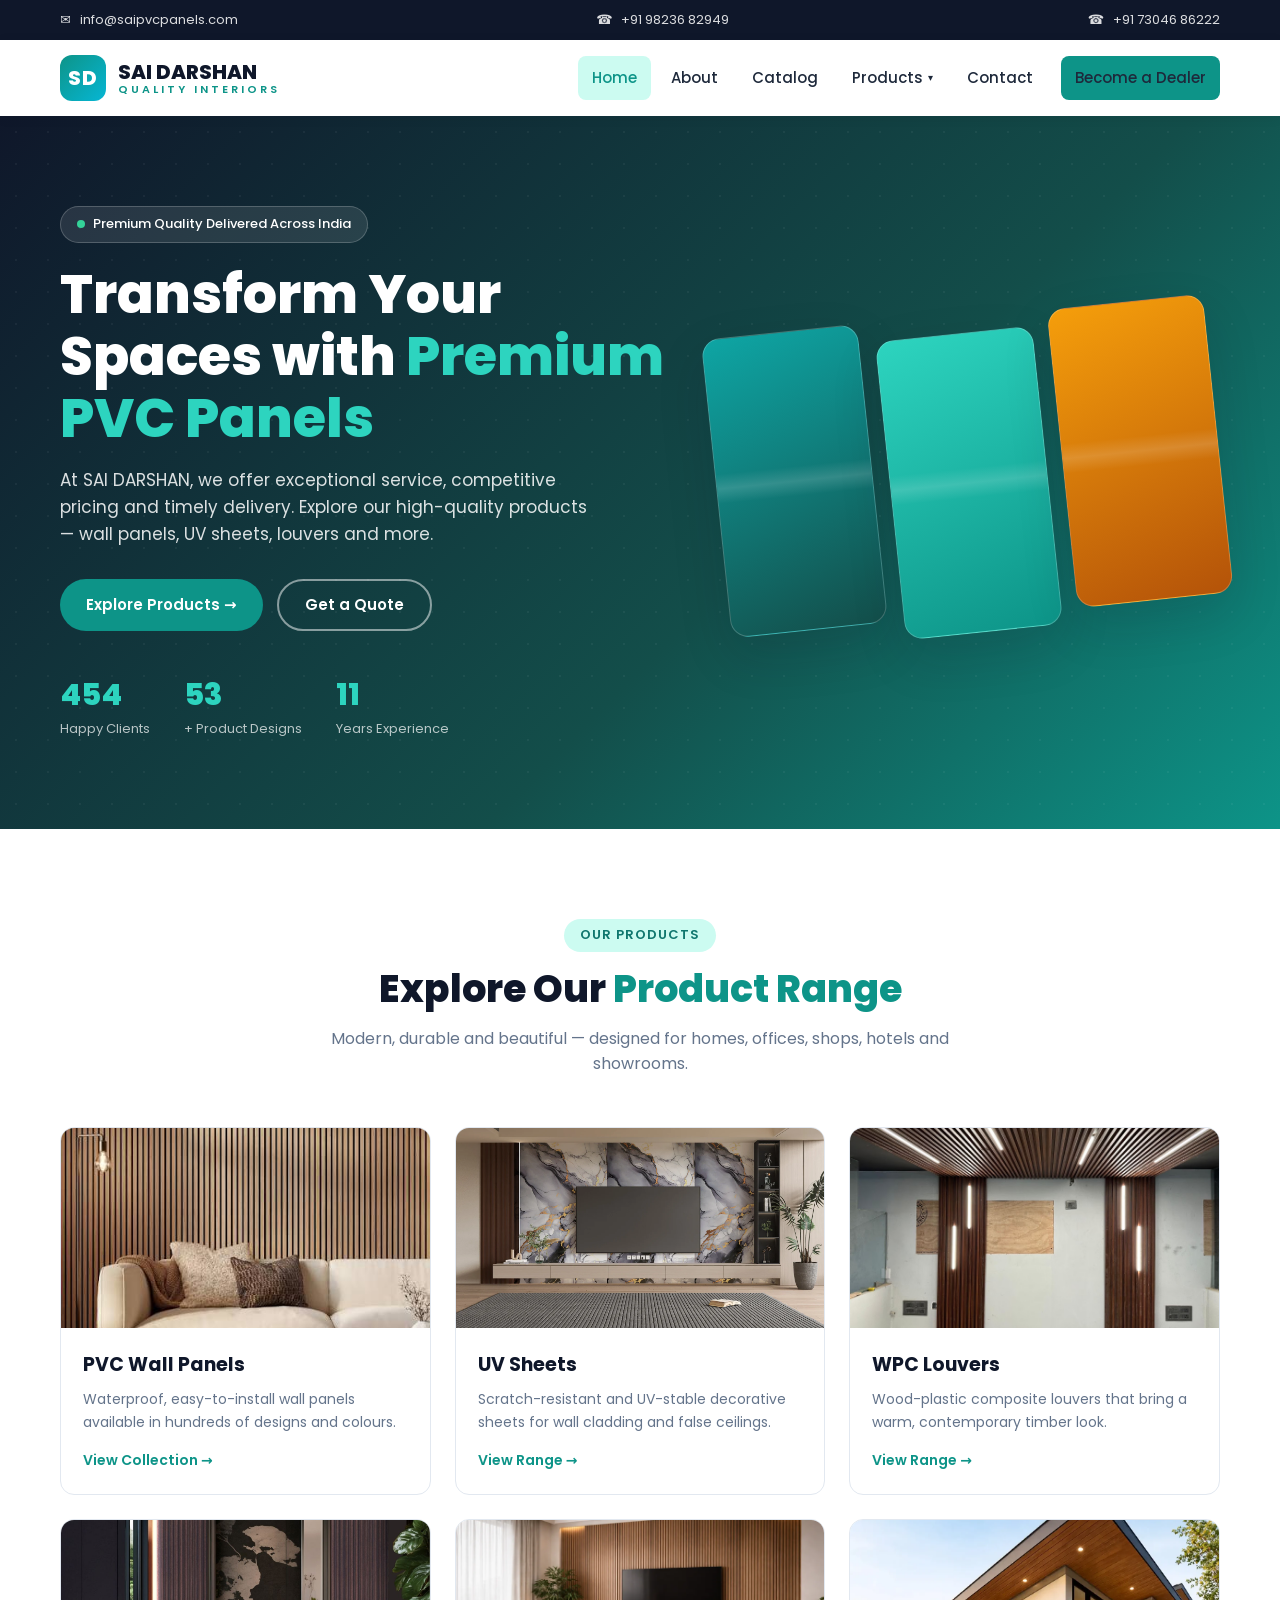
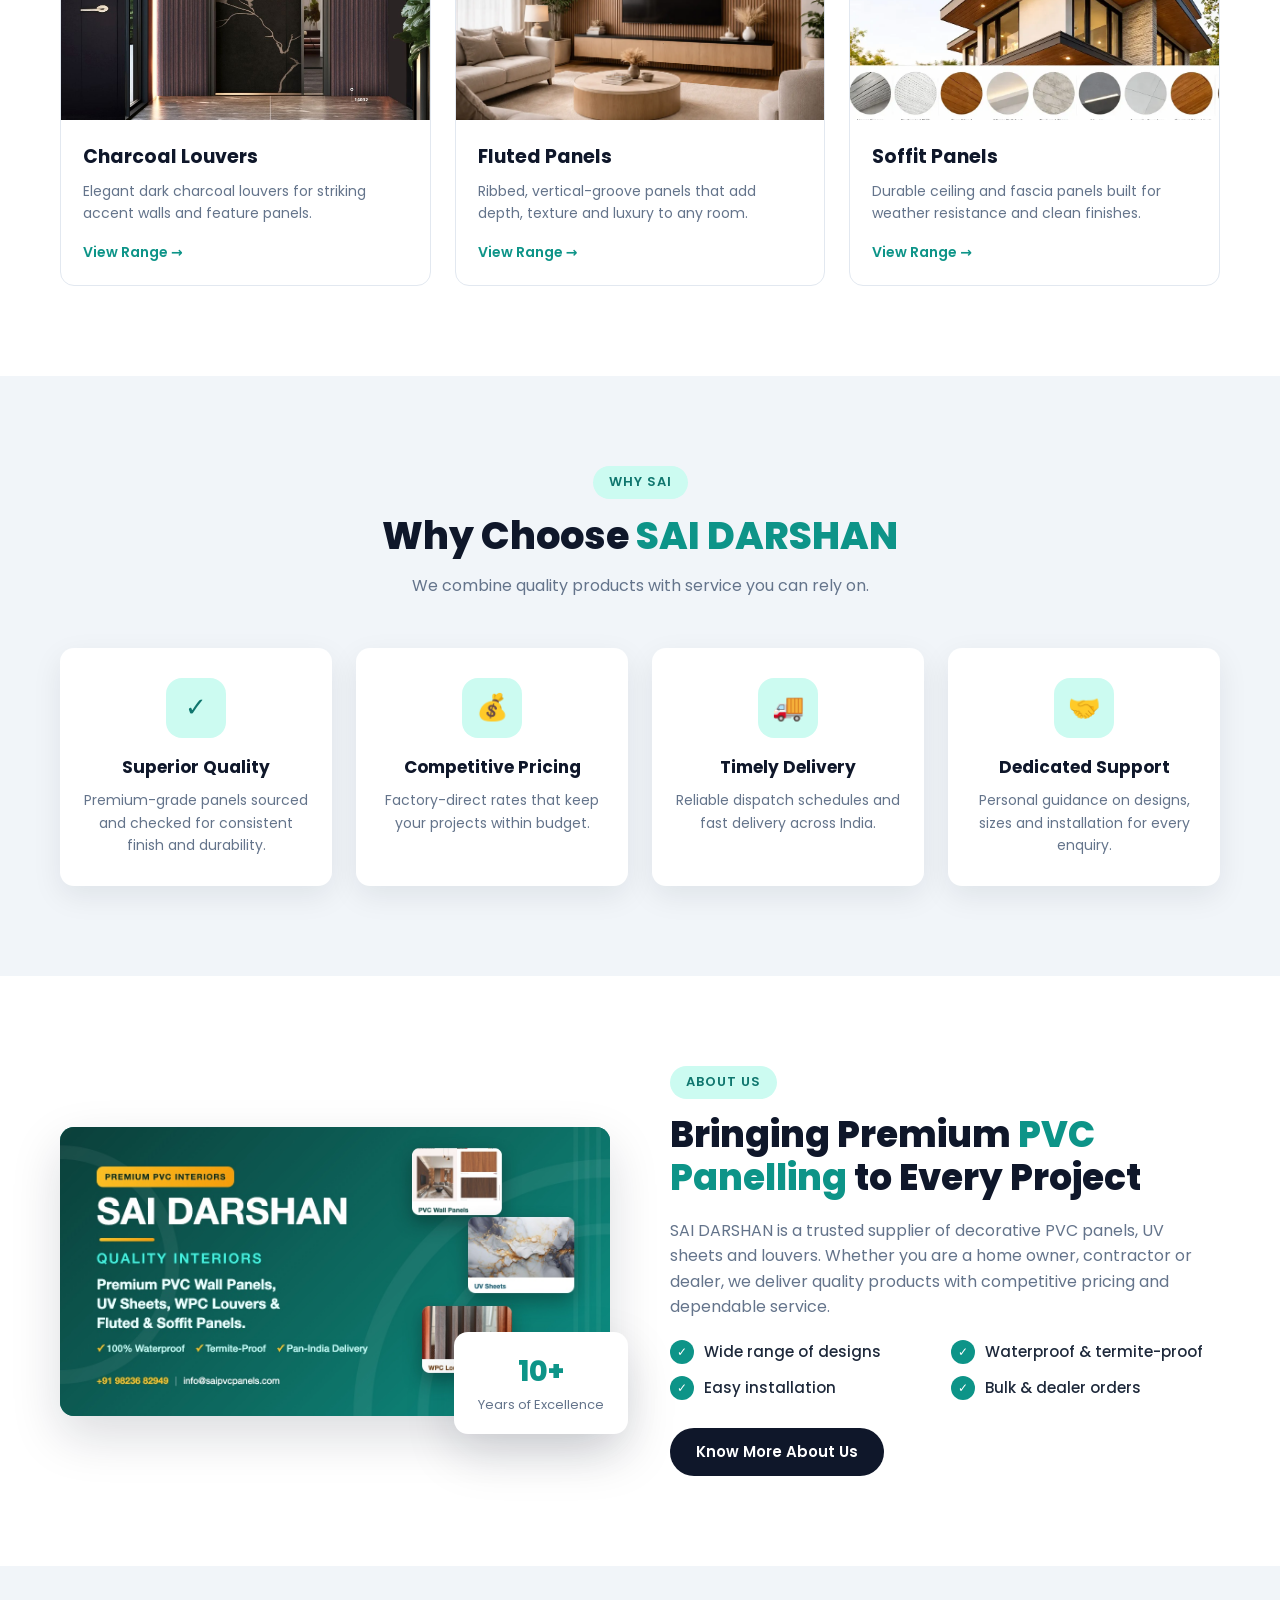
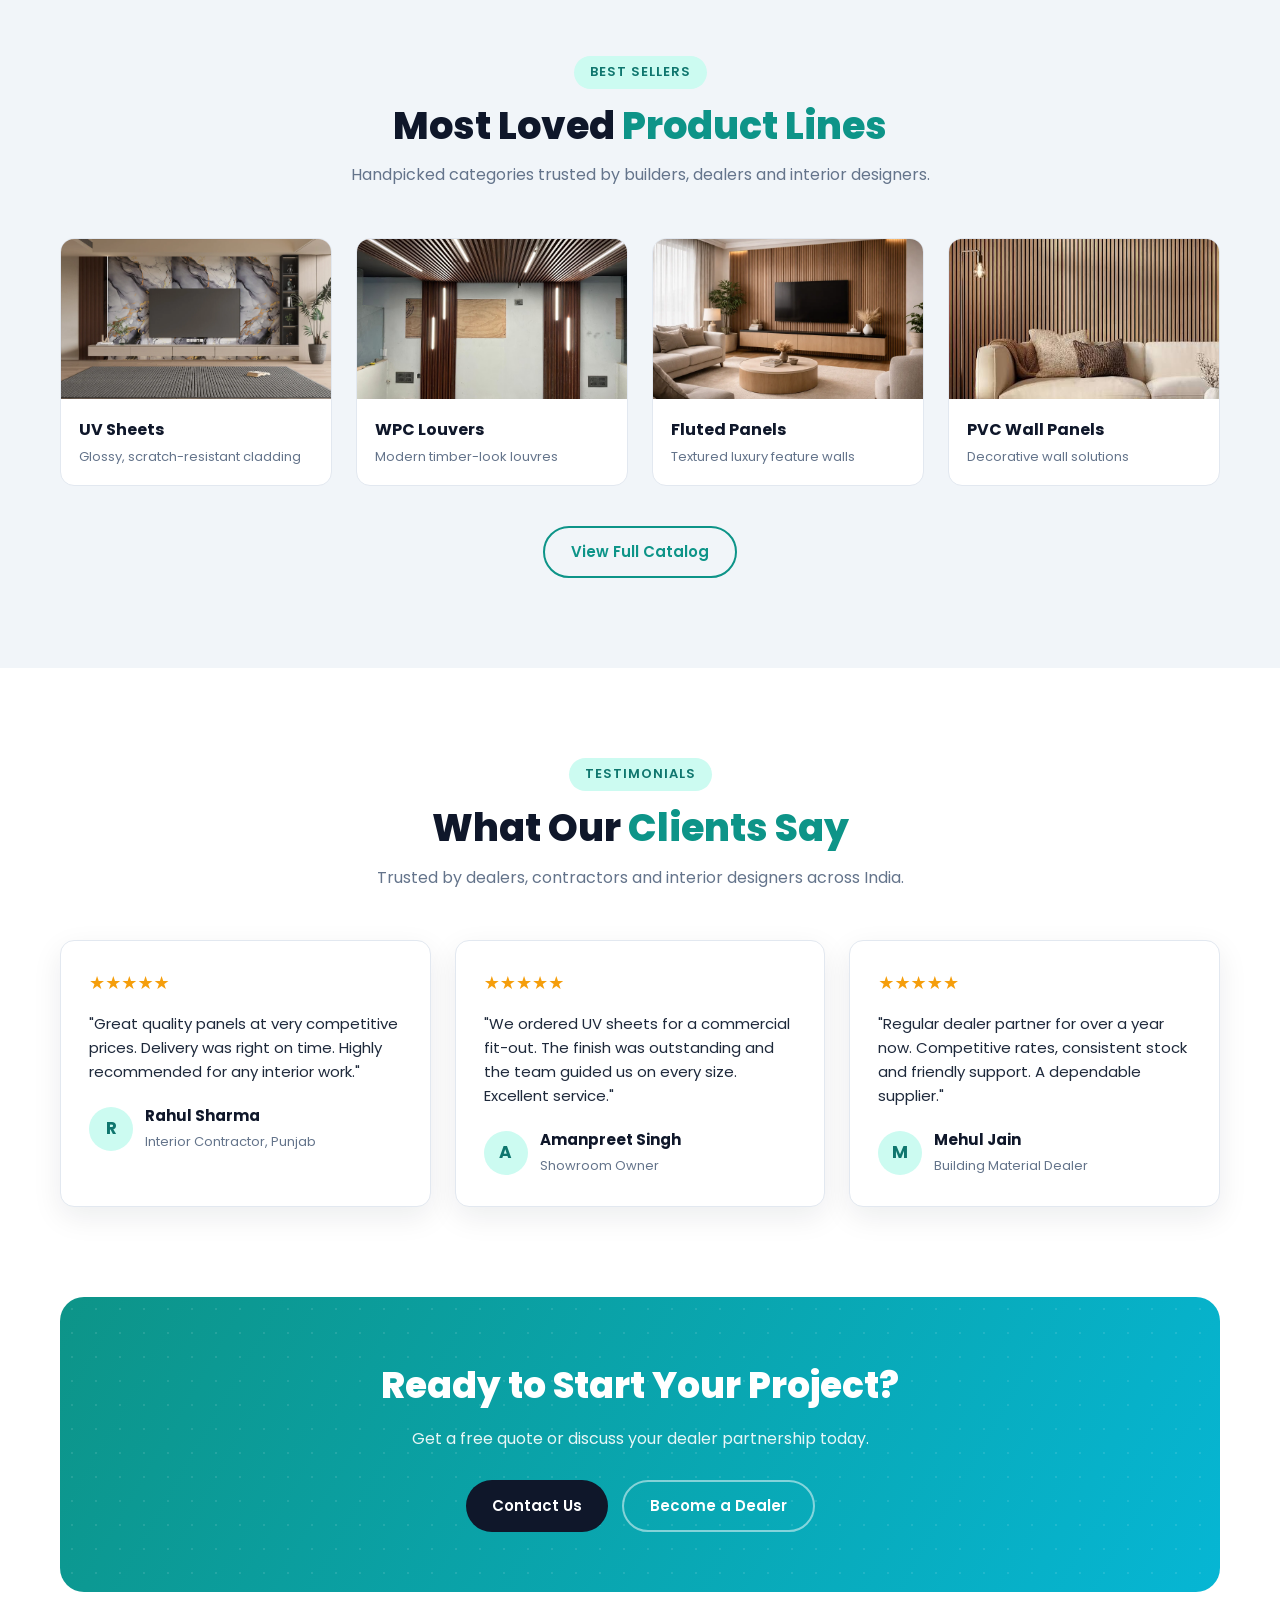
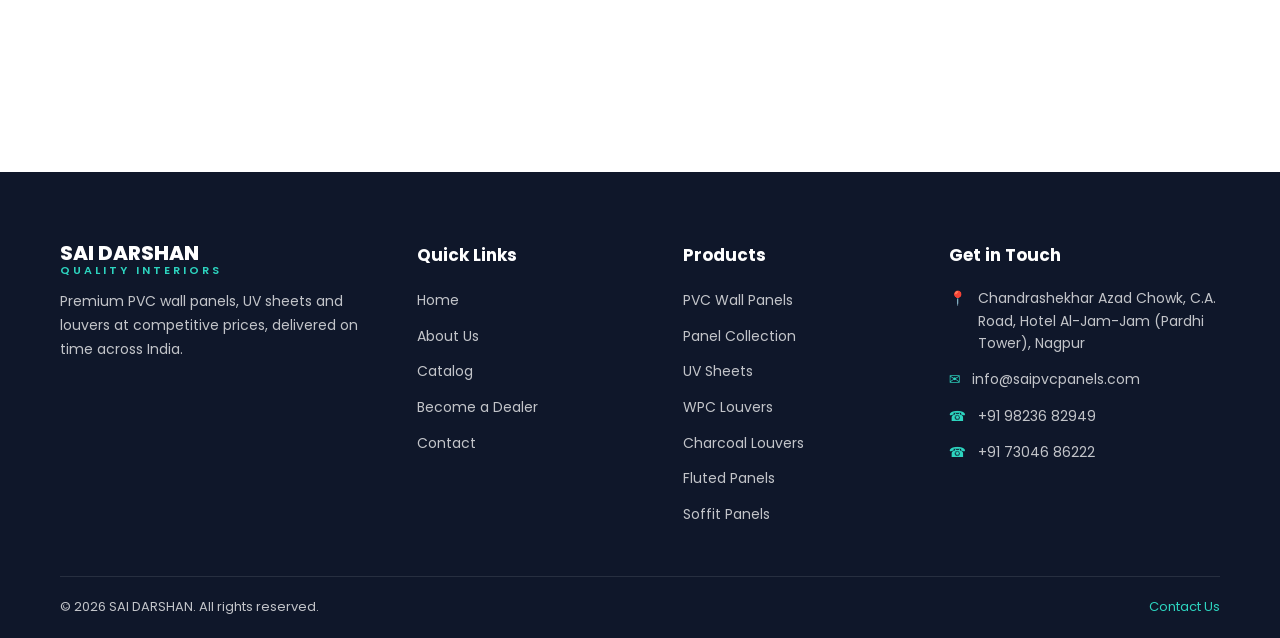
==== index.html @ 37347095 "Initial comment" ====
<!DOCTYPE html>
<html lang="en">
<head>
  <meta charset="UTF-8" />
  <meta name="viewport" content="width=device-width, initial-scale=1.0" />
  <title>SAI DARSHAN | Premium PVC Wall Panels, UV Sheets &amp; Louvers</title>
  <meta name="description" content="SAI DARSHAN offers premium PVC wall panels, UV sheets, WPC louvers, fluted panels and soffit panels. Quality, competitive pricing and timely delivery across India." />
  <link rel="preconnect" href="https://fonts.googleapis.com" />
  <link rel="preconnect" href="https://fonts.gstatic.com" crossorigin />
  <link href="https://fonts.googleapis.com/css2?family=Poppins:wght@400;500;600;700;800&display=swap" rel="stylesheet" />
  <link rel="stylesheet" href="css/style.css" />
  <link rel="icon" href="data:image/svg+xml,<svg xmlns='http://www.w3.org/2000/svg' viewBox='0 0 100 100'><rect rx='20' width='100' height='100' fill='%230d9488'/><text x='50' y='68' font-size='48' font-weight='bold' text-anchor='middle' fill='white' font-family='Arial'>SAI</text></svg>" />

  <meta property="og:title" content="SAI DARSHAN | Premium PVC Wall Panels, UV Sheets &amp; Louvers" />
  <meta property="og:description" content="Premium PVC wall panels, UV sheets, WPC louvers, fluted and soffit panels. Quality, competitive pricing and timely delivery across India." />
  <meta property="og:type" content="website" />
  <meta property="og:url" content="https://saipvcpanels.com/" />
  <meta property="og:image" content="https://saipvcpanels.com/assets/img/og-thumbnail.jpg" />
  <meta property="og:image:width" content="1200" />
  <meta property="og:image:height" content="630" />
  <meta property="og:site_name" content="SAI DARSHAN" />
  <meta name="twitter:card" content="summary_large_image" />
  <meta name="twitter:image" content="https://saipvcpanels.com/assets/img/og-thumbnail.jpg" />
</head>
<body>


<!-- fRONT PAGE OF TOP BAR REMOVED  -->
  <!-- ============ TOP BAR ============ -->
  <div class="topbar">
    <div class="container">
      <span>&#9993;&nbsp; <a href="mailto:info@saipvcpanels.com">info@saipvcpanels.com</a></span>
      <span>&#9742;&nbsp; <a href="tel:+919823682949">+91 98236 82949</a></span>
      <span>&#9742;&nbsp; <a href="tel:+917304686222">+91 73046 86222</a></span>

      <!-- <div class="topbar-social">
        <a href="#" aria-label="Facebook">Facebook</a>
        <a href="#" aria-label="Instagram">Instagram</a>
        <a href="#" aria-label="YouTube">YouTube</a>
      </div> -->
    </div>
  </div>

  <!-- ============ HEADER ============ -->
  <header class="site-header">
    <div class="container">
      <a href="index.html" class="brand">
        <div class="brand-logo">SD</div>
        <div class="brand-name">SAI DARSHAN<span>Quality Interiors</span></div>
      </a>

      <nav aria-label="Main navigation">
        <ul class="nav-menu">
          <li class="active"><a href="index.html">Home</a></li>
          <li><a href="about.html">About</a></li>
          <li><a href="catalog.html">Catalog</a></li>
          <li class="has-subnav">
            <a href="catalog.html">Products <span class="dropdown-arrow">&#9662;</span></a>
            <ul class="dropdown">
<li><a href="products/pvc-wall-panels.html">PVC Wall Panels</a></li>
              <li><a href="products/pvc-collection.html">Panel Collection</a></li>
              <li><a href="products/uv-sheets.html">UV Sheets</a></li>
              <li><a href="products/wpc-louvers.html">WPC Louvers</a></li>
              <li><a href="products/charcoal-louvers.html">Charcoal Louvers</a></li>
              <li><a href="products/fluted-panels.html">Fluted Panels</a></li>
              <li><a href="products/soffit-panels.html">Soffit Panels</a></li>
            </ul>
          </li>
          <li><a href="contact.html">Contact</a></li>
          <li><a href="become-dealer.html" class="btn btn-primary nav-cta">Become a Dealer</a></li>
        </ul>
      </nav>

      <button class="hamburger" aria-label="Open menu">
        <span></span><span></span><span></span>
      </button>
    </div>
  </header>

  <!-- ============ HERO ============ -->
  <section class="hero">
    <div class="container">
      <div class="hero-content">
        <div class="hero-badge"><span class="dot"></span> Premium Quality Delivered Across India</div>
        <h1>Transform Your Spaces with <em>Premium PVC Panels</em></h1>
        <p>At SAI DARSHAN, we offer exceptional service, competitive pricing and timely delivery. Explore our high-quality products — wall panels, UV sheets, louvers and more.</p>
        <div class="hero-cta">
          <a href="catalog.html" class="btn btn-primary">Explore Products &rarr;</a>
          <a href="contact.html" class="btn btn-outline-light">Get a Quote</a>
        </div>
        <div class="hero-stats">
          <div class="stat"><h3 data-count="500">0</h3><p>Happy Clients</p></div>
          <div class="stat"><h3 data-count="50">0</h3><p>+ Product Designs</p></div>
          <div class="stat"><h3 data-count="10">0</h3><p>Years Experience</p></div>
        </div>
      </div>
      <div class="hero-visual">
        <div class="hero-panel-stack">
          <div class="hero-panel"></div>
          <div class="hero-panel"></div>
          <div class="hero-panel"></div>
        </div>
      </div>
    </div>
  </section>

  <!-- ============ CATEGORIES ============ -->
  <section class="section">
    <div class="container">
      <div class="section-head">
        <span class="section-tag">Our Products</span>
        <h2>Explore Our <span>Product Range</span></h2>
        <p>Modern, durable and beautiful — designed for homes, offices, shops, hotels and showrooms.</p>
      </div>

      <div class="category-grid">
        <a href="products/pvc-collection.html" class="category-card">
          <div class="category-thumb" style="overflow:hidden;"><img src="assets/img/advance/image.png" alt="PVC Wall Panels collection" style="width:100%; height:100%; object-fit:cover;" /></div>
          <div class="category-body">
            <h3>PVC Wall Panels</h3>
            <p>Waterproof, easy-to-install wall panels available in hundreds of designs and colours.</p>
            <span class="category-link">View Collection &rarr;</span>
          </div>
        </a>
        <a href="products/uv-sheets.html" class="category-card">
          <div class="category-thumb th-2">
            <img src="assets/img/panels/uv/image.png" alt="UV Sheets collection" style="width:100%; height:100%; object-fit:cover;">
          </div>
          <div class="category-body">
            <h3>UV Sheets</h3>
            <p>Scratch-resistant and UV-stable decorative sheets for wall cladding and false ceilings.</p>
            <span class="category-link">View Range &rarr;</span>
          </div>
        </a>
        <a href="products/wpc-louvers.html" class="category-card">
          <div class="category-thumb th-3">
            <img src="assets/img/panels/wpc/image.png" alt="WPC Louvers collection" style="width:100%; height:100%; object-fit:cover;">

          </div>
          <div class="category-body">
            <h3>WPC Louvers</h3>
            <p>Wood-plastic composite louvers that bring a warm, contemporary timber look.</p>
            <span class="category-link">View Range &rarr;</span>
          </div>
        </a>
        <a href="products/charcoal-louvers.html" class="category-card">
          <div class="category-thumb th-4">
            <img src="assets/img/panels/charcoal/image.png" alt="Charcoal Louvers collection" style="width:100%; height:100%; object-fit:cover;">

          </div>
          <div class="category-body">
            <h3>Charcoal Louvers</h3>
            <p>Elegant dark charcoal louvers for striking accent walls and feature panels.</p>
            <span class="category-link">View Range &rarr;</span>
          </div>
        </a>
        <a href="products/fluted-panels.html" class="category-card">
          <div class="category-thumb th-5">
            <img src="assets/img/panels/fluted-pvc/image.png" alt="Fluted Panels collection" style="width:100%; height:100%; object-fit:cover;">

          </div>
          <div class="category-body">
            <h3>Fluted Panels</h3>
            <p>Ribbed, vertical-groove panels that add depth, texture and luxury to any room.</p>
            <span class="category-link">View Range &rarr;</span>
          </div>
        </a>
        <a href="products/soffit-panels.html" class="category-card">
          <div class="category-thumb th-6">
            <img src="assets/img/panels/soffit/image.png" alt="Soffit Panels collection" style="width:100%; height:100%; object-fit:cover;">

          </div>
          <div class="category-body">
            <h3>Soffit Panels</h3>
            <p>Durable ceiling and fascia panels built for weather resistance and clean finishes.</p>
            <span class="category-link">View Range &rarr;</span>
          </div>
        </a>
      </div>
    </div>
  </section>

  <!-- ============ WHY CHOOSE US ============ -->
  <section class="section features">
    <div class="container">
      <div class="section-head">
        <span class="section-tag">Why SAI</span>
        <h2>Why Choose <span>SAI DARSHAN</span></h2>
        <p>We combine quality products with service you can rely on.</p>
      </div>
      <div class="feature-grid">
        <div class="feature-card">
          <div class="feature-icon">&#10003;</div>
          <h4>Superior Quality</h4>
          <p>Premium-grade panels sourced and checked for consistent finish and durability.</p>
        </div>
        <div class="feature-card">
          <div class="feature-icon">&#128176;</div>
          <h4>Competitive Pricing</h4>
          <p>Factory-direct rates that keep your projects within budget.</p>
        </div>
        <div class="feature-card">
          <div class="feature-icon">&#128666;</div>
          <h4>Timely Delivery</h4>
          <p>Reliable dispatch schedules and fast delivery across India.</p>
        </div>
        <div class="feature-card">
          <div class="feature-icon">&#129309;</div>
          <h4>Dedicated Support</h4>
          <p>Personal guidance on designs, sizes and installation for every enquiry.</p>
        </div>
      </div>
    </div>
  </section>

  <!-- ============ ABOUT PREVIEW ============ -->
  <section class="section">
    <div class="container">
      <div class="about-grid">
        <div class="about-media">
          <div class="main-image" style="overflow:hidden;"><img src="assets/img/og-thumbnail.jpg" alt="SAI DARSHAN quality interiors showcase" style="width:100%; height:100%; object-fit:cover;" /></div>
          <div class="floating-card">
            <h3>10+</h3>
            <p>Years of Excellence</p>
          </div>
        </div>
        <div class="about-text">
          <span class="section-tag">About Us</span>
          <h2>Bringing Premium <span>PVC Panelling</span> to Every Project</h2>
          <p>SAI DARSHAN is a trusted supplier of decorative PVC panels, UV sheets and louvers. Whether you are a home owner, contractor or dealer, we deliver quality products with competitive pricing and dependable service.</p>
          <ul class="about-points">
            <li><span class="check">&#10003;</span> Wide range of designs</li>
            <li><span class="check">&#10003;</span> Waterproof &amp; termite-proof</li>
            <li><span class="check">&#10003;</span> Easy installation</li>
            <li><span class="check">&#10003;</span> Bulk &amp; dealer orders</li>
          </ul>
          <a href="about.html" class="btn btn-dark">Know More About Us</a>
        </div>
      </div>
    </div>
  </section>

  <!-- ============ PRODUCTS PREVIEW ============ -->
  <section class="section" style="background: var(--gray-light);">
    <div class="container">
      <div class="section-head">
        <span class="section-tag">Best Sellers</span>
        <h2>Most Loved <span>Product Lines</span></h2>
        <p>Handpicked categories trusted by builders, dealers and interior designers.</p>
      </div>
      <div class="product-grid">
        <a href="products/uv-sheets.html" class="product-card">
          <div class="thumb th-2" style="overflow:hidden;">
            <img src="assets/img/panels/uv/image.png" alt="UV Sheets collection" style="width:100%; height:100%; object-fit:cover;">
        </div>
          <div class="card-body"><h3>UV Sheets</h3><p>Glossy, scratch-resistant cladding</p></div>
        </a>
        <a href="products/wpc-louvers.html" class="product-card">
          <div class="thumb th-3" style="overflow:hidden;">
            <img src="assets/img/panels/wpc/image.png" alt="WPC Louvers collection" style="width:100%; height:100%; object-fit:cover;">
        </div>
          <div class="card-body"><h3>WPC Louvers</h3><p>Modern timber-look louvres</p></div>
        </a>
        <a href="products/fluted-panels.html" class="product-card">
          <div class="thumb th-5" style="overflow:hidden;">
            <img src="assets/img/panels/fluted-pvc/image.png" alt="Fluted Panels collection" style="width:100%; height:100%; object-fit:cover;">
        </div>
          <div class="card-body"><h3>Fluted Panels</h3><p>Textured luxury feature walls</p></div>
        </a>
        <a href="products/pvc-wall-panels.html" class="product-card">
          <div class="thumb th-1" style="overflow:hidden;"><img src="assets/img/advance/image.png" alt="PVC Wall Panels" style="width:100%; height:100%; object-fit:cover;" /></div>
          <div class="card-body"><h3>PVC Wall Panels</h3><p>Decorative wall solutions</p></div>
        </a>
      </div>
      <div style="text-align:center; margin-top: 40px;">
        <a href="catalog.html" class="btn btn-outline">View Full Catalog</a>
      </div>
    </div>
  </section>

  <!-- ============ TESTIMONIALS ============ -->
  <section class="section">
    <div class="container">
      <div class="section-head">
        <span class="section-tag">Testimonials</span>
        <h2>What Our <span>Clients Say</span></h2>
        <p>Trusted by dealers, contractors and interior designers across India.</p>
      </div>
      <div class="testimonial-grid">
        <div class="testimonial">
          <div class="stars">&#9733;&#9733;&#9733;&#9733;&#9733;</div>
          <p>"Great quality panels at very competitive prices. Delivery was right on time. Highly recommended for any interior work."</p>
          <div class="author"><div class="avatar">R</div><div><h5>Rahul Sharma</h5><span>Interior Contractor, Punjab</span></div></div>
        </div>
        <div class="testimonial">
          <div class="stars">&#9733;&#9733;&#9733;&#9733;&#9733;</div>
          <p>"We ordered UV sheets for a commercial fit-out. The finish was outstanding and the team guided us on every size. Excellent service."</p>
          <div class="author"><div class="avatar">A</div><div><h5>Amanpreet Singh</h5><span>Showroom Owner</span></div></div>
        </div>
        <div class="testimonial">
          <div class="stars">&#9733;&#9733;&#9733;&#9733;&#9733;</div>
          <p>"Regular dealer partner for over a year now. Competitive rates, consistent stock and friendly support. A dependable supplier."</p>
          <div class="author"><div class="avatar">M</div><div><h5>Mehul Jain</h5><span>Building Material Dealer</span></div></div>
        </div>
      </div>
    </div>
  </section>

  <!-- ============ CTA ============ -->
  <section class="section" style="padding-top: 0;">
    <div class="container">
      <div class="cta-band">
        <h2>Ready to Start Your Project?</h2>
        <p>Get a free quote or discuss your dealer partnership today.</p>
        <div style="display:flex; gap:14px; justify-content:center; flex-wrap:wrap;">
          <a href="contact.html" class="btn btn-dark">Contact Us</a>
          <a href="become-dealer.html" class="btn btn-outline-light">Become a Dealer</a>
        </div>
      </div>
    </div>
  </section>

  <!-- ============ FOOTER ============ -->
  <footer class="site-footer">
    <div class="container">
      <div class="footer-grid">
        <div class="footer-brand">
          <a href="index.html" class="brand-name">SAI DARSHAN<span>Quality Interiors</span></a>
          <p>Premium PVC wall panels, UV sheets and louvers at competitive prices, delivered on time across India.</p>
          
         <!-- REMOVE SOCIAL MEDIA HANDLE FROM FOOTER -->
          <!-- <div class="footer-social">
            <a href="#" aria-label="Facebook">F</a>
            <a href="#" aria-label="Instagram">I</a>
            <a href="#" aria-label="YouTube">Y</a>
          </div> -->
        </div>
        <div>
          <h4>Quick Links</h4>
          <ul class="footer-links">
            <li><a href="index.html">Home</a></li>
            <li><a href="about.html">About Us</a></li>
            <li><a href="catalog.html">Catalog</a></li>
            <li><a href="become-dealer.html">Become a Dealer</a></li>
            <li><a href="contact.html">Contact</a></li>
          </ul>
        </div>
        <div>
          <h4>Products</h4>
          <ul class="footer-links">
            <li><a href="products/pvc-wall-panels.html">PVC Wall Panels</a></li>
            <li><a href="products/pvc-collection.html">Panel Collection</a></li>
            <li><a href="products/uv-sheets.html">UV Sheets</a></li>
            <li><a href="products/wpc-louvers.html">WPC Louvers</a></li>
            <li><a href="products/charcoal-louvers.html">Charcoal Louvers</a></li>
            <li><a href="products/fluted-panels.html">Fluted Panels</a></li>
            <li><a href="products/soffit-panels.html">Soffit Panels</a></li>
          </ul>
        </div>
        <div>
          <h4>Get in Touch</h4>
          <ul class="footer-contact">
            <li><span class="icon">&#128205;</span><p>Chandrashekhar Azad Chowk, C.A. Road, Hotel Al-Jam-Jam (Pardhi Tower), Nagpur</p></li>
            <li><span class="icon">&#9993;</span><a href="mailto:info@saipvcpanels.com">info@saipvcpanels.com</a></li>
            <li><span class="icon">&#9742;</span><a href="tel:+919823682949">+91 98236 82949</a></li>
            <li><span class="icon">&#9742;</span><a href="tel:+917304686222">+91 73046 86222</a></li>
        </ul>
        </div>
      </div>
      <div class="footer-bottom">
        <p>&copy; <span id="year"></span> SAI DARSHAN. All rights reserved.</p>
        <p><a href="contact.html">Contact Us</a></p>
      </div>
    </div>
  </footer>

  <script src="js/main.js"></script>
</body>
</html>
---- css/style.css ----
:root {
  --primary: #0d9488;
  --primary-dark: #0f766e;
  --primary-light: #ccfbf1;
  --accent: #f59e0b;
  --dark: #0f172a;
  --dark-2: #1e293b;
  --gray: #64748b;
  --gray-light: #f1f5f9;
  --white: #ffffff;
  --radius: 14px;
  --shadow: 0 10px 30px rgba(15, 23, 42, 0.08);
  --shadow-lg: 0 20px 50px rgba(15, 23, 42, 0.15);
  --max-w: 1200px;
}

*,
*::before,
*::after {
  margin: 0;
  padding: 0;
  box-sizing: border-box;
}

html {
  scroll-behavior: smooth;
}

body {
  font-family: "Poppins", "Segoe UI", system-ui, -apple-system, sans-serif;
  color: var(--dark-2);
  background: var(--white);
  line-height: 1.6;
}

img {
  max-width: 100%;
  display: block;
}

a {
  text-decoration: none;
  color: inherit;
}

ul {
  list-style: none;
}

.container {
  width: 100%;
  max-width: var(--max-w);
  margin: 0 auto;
  padding: 0 20px;
}

/* ---------- Buttons ---------- */
.btn {
  display: inline-flex;
  align-items: center;
  gap: 8px;
  padding: 12px 26px;
  border-radius: 50px;
  font-weight: 600;
  font-size: 15px;
  border: none;
  cursor: pointer;
  transition: all 0.25s ease;
  font-family: inherit;
}
.btn-primary {
  background: var(--primary);
  color: var(--white);
}
.btn-primary:hover {
  background: var(--primary-dark);
  transform: translateY(-2px);
  box-shadow: var(--shadow);
}
.btn-outline {
  background: transparent;
  color: var(--primary);
  border: 2px solid var(--primary);
}
.btn-outline:hover {
  background: var(--primary);
  color: var(--white);
}
.btn-outline-light {
  background: transparent;
  color: var(--white);
  border: 2px solid rgba(255, 255, 255, 0.5);
}
.btn-outline-light:hover {
  background: var(--white);
  color: var(--dark);
}
.btn-dark {
  background: var(--dark);
  color: var(--white);
}
.btn-dark:hover {
  background: var(--dark-2);
  transform: translateY(-2px);
}

/* ---------- Header ---------- */
.topbar {
  background: var(--dark);
  color: rgba(255, 255, 255, 0.85);
  font-size: 13px;
}
.topbar .container {
  display: flex;
  justify-content: space-between;
  align-items: center;
  min-height: 40px;
  gap: 10px;
  flex-wrap: wrap;
}
.topbar span {
  display: inline-flex;
  align-items: center;
  gap: 6px;
}
.topbar a:hover {
  color: var(--white);
}
.topbar .topbar-social {
  display: flex;
  gap: 14px;
}
.topbar .topbar-social a {
  opacity: 0.85;
}
.topbar .topbar-social a:hover {
  opacity: 1;
}

.site-header {
  position: sticky;
  top: 0;
  z-index: 100;
  background: var(--white);
  box-shadow: 0 2px 12px rgba(15, 23, 42, 0.06);
}
.site-header .container {
  display: flex;
  align-items: center;
  justify-content: space-between;
  height: 76px;
}

.brand {
  display: flex;
  align-items: center;
  gap: 12px;
}
.brand-logo {
  width: 46px;
  height: 46px;
  border-radius: 12px;
  background: linear-gradient(135deg, var(--primary), #06b6d4);
  display: grid;
  place-items: center;
  color: #fff;
  font-weight: 800;
  font-size: 20px;
  letter-spacing: 1px;
}
.brand-name {
  font-size: 20px;
  font-weight: 800;
  color: var(--dark);
  line-height: 1.1;
}
.brand-name span {
  color: var(--primary);
  display: block;
  font-size: 11px;
  font-weight: 600;
  letter-spacing: 3px;
  text-transform: uppercase;
}

.nav-menu {
  display: flex;
  align-items: center;
  gap: 6px;
}
.nav-menu > li {
  position: relative;
}
.nav-menu > li > a {
  display: flex;
  align-items: center;
  gap: 5px;
  padding: 10px 14px;
  border-radius: 8px;
  font-weight: 500;
  font-size: 15px;
  color: var(--dark-2);
  transition: all 0.2s;
}
.nav-menu > li > a:hover,
.nav-menu > li.active > a {
  color: var(--primary);
  background: var(--primary-light);
}
.nav-menu .dropdown-arrow {
  font-size: 10px;
  transition: transform 0.2s;
}
.nav-menu > li:hover .dropdown-arrow {
  transform: rotate(180deg);
}

.dropdown {
  position: absolute;
  top: 100%;
  left: 0;
  background: var(--white);
  border-radius: 12px;
  box-shadow: var(--shadow-lg);
  min-width: 220px;
  padding: 8px;
  opacity: 0;
  visibility: hidden;
  transform: translateY(10px);
  transition: all 0.25s ease;
}
.nav-menu > li:hover .dropdown {
  opacity: 1;
  visibility: visible;
  transform: translateY(0);
}
.dropdown a {
  display: block;
  padding: 10px 14px;
  border-radius: 8px;
  font-size: 14px;
  font-weight: 500;
  color: var(--dark-2);
  transition: all 0.2s;
}
.dropdown a:hover {
  background: var(--primary-light);
  color: var(--primary);
}

.nav-cta {
  margin-left: 8px;
}

/* Hamburger */
.hamburger {
  display: none;
  flex-direction: column;
  gap: 5px;
  background: none;
  border: none;
  cursor: pointer;
  padding: 6px;
}
.hamburger span {
  width: 26px;
  height: 3px;
  background: var(--dark);
  border-radius: 3px;
  transition: all 0.3s;
}
.hamburger.open span:nth-child(1) {
  transform: translateY(8px) rotate(45deg);
}
.hamburger.open span:nth-child(2) {
  opacity: 0;
}
.hamburger.open span:nth-child(3) {
  transform: translateY(-8px) rotate(-45deg);
}

/* ---------- Hero ---------- */
.hero {
  position: relative;
  background: linear-gradient(135deg, #0f172a 0%, #134e4a 60%, #0d9488 100%);
  color: var(--white);
  overflow: hidden;
}
.hero::before {
  content: "";
  position: absolute;
  inset: 0;
  background-image: radial-gradient(rgba(255, 255, 255, 0.08) 1.5px, transparent 1.5px);
  background-size: 32px 32px;
  opacity: 0.6;
}
.hero .container {
  position: relative;
  display: grid;
  grid-template-columns: 1.1fr 0.9fr;
  gap: 40px;
  align-items: center;
  padding-top: 90px;
  padding-bottom: 90px;
}

.hero-badge {
  display: inline-flex;
  align-items: center;
  gap: 8px;
  background: rgba(255, 255, 255, 0.1);
  border: 1px solid rgba(255, 255, 255, 0.2);
  padding: 7px 16px;
  border-radius: 50px;
  font-size: 13px;
  font-weight: 500;
  margin-bottom: 20px;
}
.hero-badge .dot {
  width: 8px;
  height: 8px;
  border-radius: 50%;
  background: #34d399;
  animation: pulse 1.6s infinite;
}
@keyframes pulse {
  0%,
  100% {
    box-shadow: 0 0 0 0 rgba(52, 211, 153, 0.6);
  }
  50% {
    box-shadow: 0 0 0 8px rgba(52, 211, 153, 0);
  }
}

.hero h1 {
  font-size: clamp(34px, 5vw, 54px);
  line-height: 1.15;
  font-weight: 800;
  margin-bottom: 18px;
}
.hero h1 em {
  font-style: normal;
  color: #2dd4bf;
}
.hero p {
  color: rgba(255, 255, 255, 0.85);
  font-size: 17px;
  max-width: 540px;
  margin-bottom: 30px;
}
.hero-cta {
  display: flex;
  gap: 14px;
  flex-wrap: wrap;
  margin-bottom: 40px;
}

.hero-stats {
  display: flex;
  gap: 34px;
}
.hero-stats .stat h3 {
  font-size: 30px;
  font-weight: 800;
  color: #2dd4bf;
}
.hero-stats .stat p {
  font-size: 13px;
  color: rgba(255, 255, 255, 0.7);
  margin: 0;
}

.hero-visual {
  position: relative;
}
.hero-panel-stack {
  display: grid;
  grid-template-columns: repeat(3, 1fr);
  gap: 16px;
  transform: rotate(-6deg);
}
.hero-panel {
  height: 300px;
  border-radius: 18px;
  box-shadow: var(--shadow-lg);
  border: 1px solid rgba(255, 255, 255, 0.2);
  position: relative;
  overflow: hidden;
}
.hero-panel::after {
  content: "";
  position: absolute;
  inset: 0;
  background-image: linear-gradient(
    to bottom,
    rgba(255, 255, 255, 0) 45%,
    rgba(255, 255, 255, 0.15) 50%,
    rgba(255, 255, 255, 0) 55%
  );
}
.hero-panel:nth-child(1) {
  background: linear-gradient(160deg, #0ea5a4, #134e4a);
}
.hero-panel:nth-child(2) {
  background: linear-gradient(160deg, #2dd4bf, #0d9488);
  margin-top: 20px;
}
.hero-panel:nth-child(3) {
  background: linear-gradient(160deg, #f59e0b, #b45309);
  margin-top: 6px;
}

/* ---------- Section shared ---------- */
.section {
  padding: 90px 0;
}
.section-head {
  text-align: center;
  max-width: 640px;
  margin: 0 auto 50px;
}
.section-tag {
  display: inline-block;
  background: var(--primary-light);
  color: var(--primary-dark);
  font-size: 13px;
  font-weight: 600;
  letter-spacing: 1px;
  text-transform: uppercase;
  padding: 6px 16px;
  border-radius: 50px;
  margin-bottom: 14px;
}
.section-head h2 {
  font-size: clamp(26px, 4vw, 38px);
  font-weight: 800;
  color: var(--dark);
  line-height: 1.2;
  margin-bottom: 14px;
}
.section-head h2 span {
  color: var(--primary);
}
.section-head p {
  color: var(--gray);
  font-size: 16px;
}

/* ---------- Category cards ---------- */
.category-grid {
  display: grid;
  grid-template-columns: repeat(3, 1fr);
  gap: 24px;
}
.category-card {
  background: var(--white);
  border: 1px solid #e2e8f0;
  border-radius: var(--radius);
  overflow: hidden;
  transition: all 0.3s ease;
  display: flex;
  flex-direction: column;
}
.category-card:hover {
  transform: translateY(-6px);
  box-shadow: var(--shadow-lg);
  border-color: var(--primary);
}
.category-thumb {
  height: 200px;
  position: relative;
  overflow: hidden;
}
.category-body {
  padding: 22px;
  flex: 1;
  display: flex;
  flex-direction: column;
}
.category-body h3 {
  font-size: 19px;
  color: var(--dark);
  margin-bottom: 8px;
}
.category-body p {
  color: var(--gray);
  font-size: 14px;
  flex: 1;
}
.category-link {
  margin-top: 16px;
  color: var(--primary);
  font-weight: 600;
  font-size: 14px;
  display: inline-flex;
  align-items: center;
  gap: 6px;
}
.category-link:hover {
  gap: 10px;
}

/* Gradient thumbnails */
.th-1 {
  background: linear-gradient(145deg, #0d9488, #134e4a);
}
.th-2 {
  background: linear-gradient(145deg, #06b6d4, #155e75);
}
.th-3 {
  background: linear-gradient(145deg, #a16207, #713f12);
}
.th-4 {
  background: linear-gradient(145deg, #78350f, #292524);
}
.th-5 {
  background: linear-gradient(145deg, #e11d48, #881337);
}
.th-6 {
  background: linear-gradient(145deg, #7c3aed, #3b0764);
}

/* ---------- Features ---------- */
.features {
  background: var(--gray-light);
}
.feature-grid {
  display: grid;
  grid-template-columns: repeat(4, 1fr);
  gap: 24px;
}
.feature-card {
  background: var(--white);
  border-radius: var(--radius);
  padding: 30px 24px;
  text-align: center;
  box-shadow: var(--shadow);
  transition: all 0.3s;
}
.feature-card:hover {
  transform: translateY(-4px);
}
.feature-icon {
  width: 60px;
  height: 60px;
  border-radius: 16px;
  background: var(--primary-light);
  color: var(--primary-dark);
  display: grid;
  place-items: center;
  margin: 0 auto 16px;
  font-size: 26px;
}
.feature-card h4 {
  color: var(--dark);
  font-size: 17px;
  margin-bottom: 8px;
}
.feature-card p {
  color: var(--gray);
  font-size: 14px;
}

/* ---------- About preview ---------- */
.about-grid {
  display: grid;
  grid-template-columns: 1fr 1fr;
  gap: 60px;
  align-items: center;
}
.about-media {
  position: relative;
}
.about-media .main-image {
  border-radius: var(--radius);
  box-shadow: var(--shadow-lg);
  width: 100%;
  aspect-ratio: 1200 / 630;
  background: linear-gradient(140deg, #0d9488, #134e4a);
  position: relative;
  overflow: hidden;
}
.about-media .floating-card {
  position: absolute;
  bottom: -18px;
  right: -18px;
  background: var(--white);
  border-radius: 14px;
  padding: 18px 24px;
  box-shadow: var(--shadow-lg);
  text-align: center;
}
.about-media .floating-card h3 {
  color: var(--primary);
  font-size: 28px;
  font-weight: 800;
}
.about-media .floating-card p {
  font-size: 13px;
  color: var(--gray);
}
.about-text h2 {
  font-size: clamp(26px, 4vw, 36px);
  font-weight: 800;
  color: var(--dark);
  line-height: 1.2;
  margin-bottom: 18px;
}
.about-text h2 span {
  color: var(--primary);
}
.about-text > p {
  color: var(--gray);
  margin-bottom: 20px;
}
.about-points {
  display: grid;
  grid-template-columns: 1fr 1fr;
  gap: 12px;
  margin-bottom: 28px;
}
.about-points li {
  display: flex;
  align-items: center;
  gap: 10px;
  font-size: 15px;
  font-weight: 500;
  color: var(--dark-2);
}
.about-points .check {
  width: 24px;
  height: 24px;
  border-radius: 50%;
  background: var(--primary);
  color: #fff;
  display: grid;
  place-items: center;
  font-size: 12px;
  flex-shrink: 0;
}

/* ---------- Products preview ---------- */
.product-grid {
  display: grid;
  grid-template-columns: repeat(4, 1fr);
  gap: 24px;
}
.product-card {
  background: var(--white);
  border: 1px solid #e2e8f0;
  border-radius: var(--radius);
  overflow: hidden;
  transition: all 0.3s;
}
.product-card:hover {
  transform: translateY(-6px);
  box-shadow: var(--shadow-lg);
}
.product-card .thumb {
  height: 160px;
}
.product-card .card-body {
  padding: 18px;
}
.product-card .card-body h3 {
  font-size: 16px;
  color: var(--dark);
  margin-bottom: 4px;
}
.product-card .card-body p {
  font-size: 13px;
  color: var(--gray);
}

/* ---------- Collection series (separate carts) ---------- */
.series-block {
  margin-top: 48px;
}
.series-block:first-of-type {
  margin-top: 8px;
}
.series-title {
  font-size: 19px;
  font-weight: 600;
  color: var(--dark);
  margin-bottom: 20px;
  padding-left: 14px;
  position: relative;
}
.series-title::before {
  content: "";
  position: absolute;
  left: 0;
  top: 5px;
  bottom: 5px;
  width: 4px;
  border-radius: 3px;
  background: var(--primary);
}
.collection-note {
  margin-top: 36px;
  text-align: center;
}

/* ---------- Testimonials ---------- */
.testimonial-grid {
  display: grid;
  grid-template-columns: repeat(3, 1fr);
  gap: 24px;
}
.testimonial {
  background: var(--white);
  border: 1px solid #e2e8f0;
  border-radius: var(--radius);
  padding: 28px;
  box-shadow: var(--shadow);
}
.testimonial .stars {
  color: var(--accent);
  font-size: 18px;
  margin-bottom: 14px;
}
.testimonial p {
  color: var(--dark-2);
  font-size: 15px;
  margin-bottom: 20px;
}
.testimonial .author {
  display: flex;
  align-items: center;
  gap: 12px;
}
.testimonial .avatar {
  width: 44px;
  height: 44px;
  border-radius: 50%;
  background: var(--primary-light);
  color: var(--primary-dark);
  display: grid;
  place-items: center;
  font-weight: 700;
  font-size: 17px;
}
.testimonial .author h5 {
  font-size: 15px;
  color: var(--dark);
}
.testimonial .author span {
  font-size: 13px;
  color: var(--gray);
}

/* ---------- CTA band ---------- */
.cta-band {
  background: linear-gradient(120deg, #0d9488, #06b6d4);
  border-radius: 24px;
  padding: 60px;
  text-align: center;
  color: var(--white);
  position: relative;
  overflow: hidden;
}
.cta-band::before {
  content: "";
  position: absolute;
  inset: 0;
  background-image: radial-gradient(rgba(255, 255, 255, 0.1) 1px, transparent 1px);
  background-size: 24px 24px;
}
.cta-band > * {
  position: relative;
}
.cta-band h2 {
  font-size: clamp(26px, 4vw, 36px);
  font-weight: 800;
  margin-bottom: 12px;
}
.cta-band p {
  color: rgba(255, 255, 255, 0.9);
  margin-bottom: 28px;
}

/* ---------- Footer ---------- */
.site-footer {
  background: var(--dark);
  color: rgba(255, 255, 255, 0.75);
  padding-top: 70px;
  margin-top: 90px;
}
.footer-grid {
  display: grid;
  grid-template-columns: 1.4fr 1fr 1fr 1.2fr;
  gap: 40px;
  padding-bottom: 40px;
}
.site-footer h4 {
  color: var(--white);
  font-size: 17px;
  margin-bottom: 18px;
}
.footer-brand .brand-name {
  color: var(--white);
  margin-bottom: 14px;
  display: inline-block;
}
.footer-brand .brand-name span {
  color: #2dd4bf;
}
.footer-brand p {
  font-size: 14px;
  line-height: 1.7;
}
.footer-links li {
  margin-bottom: 10px;
}
.footer-links a {
  font-size: 14px;
  transition: all 0.2s;
}
.footer-links a:hover {
  color: #2dd4bf;
  padding-left: 4px;
}
.footer-contact li {
  display: flex;
  gap: 12px;
  margin-bottom: 14px;
  font-size: 14px;
  align-items: flex-start;
}
.footer-contact .icon {
  color: #2dd4bf;
  flex-shrink: 0;
}
.footer-social {
  display: flex;
  gap: 10px;
  margin-top: 18px;
}
.footer-social a {
  width: 38px;
  height: 38px;
  border-radius: 10px;
  background: rgba(255, 255, 255, 0.08);
  display: grid;
  place-items: center;
  font-size: 16px;
  transition: all 0.2s;
}
.footer-social a:hover {
  background: var(--primary);
  transform: translateY(-3px);
}
.footer-bottom {
  border-top: 1px solid rgba(255, 255, 255, 0.1);
  padding: 20px 0;
  display: flex;
  justify-content: space-between;
  align-items: center;
  flex-wrap: wrap;
  gap: 10px;
  font-size: 13px;
}
.footer-bottom a {
  color: #2dd4bf;
}

/* ---------- Page banner ---------- */
.page-banner {
  background: linear-gradient(135deg, #0f172a, #134e4a 70%, #0d9488);
  color: var(--white);
  text-align: center;
  padding: 70px 20px;
  position: relative;
  overflow: hidden;
}
.page-banner::before {
  content: "";
  position: absolute;
  inset: 0;
  background-image: radial-gradient(rgba(255, 255, 255, 0.07) 1.5px, transparent 1.5px);
  background-size: 30px 30px;
}
.page-banner > * {
  position: relative;
}
.page-banner h1 {
  font-size: clamp(30px, 4vw, 42px);
  font-weight: 800;
  margin-bottom: 10px;
}
.breadcrumb {
  color: rgba(255, 255, 255, 0.7);
  font-size: 14px;
}
.breadcrumb a {
  color: #2dd4bf;
}

/* ---------- Catalog filters ---------- */
.catalog-filters {
  display: flex;
  justify-content: center;
  gap: 10px;
  flex-wrap: wrap;
  margin-bottom: 40px;
}
.filter-btn {
  padding: 10px 22px;
  border-radius: 50px;
  border: 1.5px solid #e2e8f0;
  background: var(--white);
  color: var(--dark-2);
  font-weight: 600;
  font-size: 14px;
  cursor: pointer;
  transition: all 0.25s;
  font-family: inherit;
}
.filter-btn:hover {
  border-color: var(--primary);
  color: var(--primary);
}
.filter-btn.active {
  background: var(--primary);
  border-color: var(--primary);
  color: var(--white);
}

/* ---------- Panel collection cards ---------- */
.panel-grid {
  display: grid;
  grid-template-columns: repeat(3, 1fr);
  gap: 26px;
}
.panel-card {
  background: var(--white);
  border: 1px solid #e2e8f0;
  border-radius: var(--radius);
  overflow: hidden;
  transition: all 0.3s ease;
  display: flex;
  flex-direction: column;
}
.panel-card:hover {
  transform: translateY(-6px);
  box-shadow: var(--shadow-lg);
  border-color: var(--primary);
}
.panel-media {
  position: relative;
  height: 220px;
  overflow: hidden;
}
.panel-media img {
  width: 100%;
  height: 100%;
  object-fit: cover;
  transition: transform 0.4s ease;
}
.panel-card:hover .panel-media img {
  transform: scale(1.06);
}
.panel-tag {
  position: absolute;
  top: 12px;
  left: 12px;
  background: var(--primary);
  color: var(--white);
  font-size: 11px;
  font-weight: 600;
  letter-spacing: 0.5px;
  text-transform: uppercase;
  padding: 5px 12px;
  border-radius: 50px;
}
.panel-tag.hot {
  background: var(--accent);
}
.panel-body {
  padding: 20px;
  display: flex;
  flex-direction: column;
  flex: 1;
}
.panel-body h3 {
  font-size: 17px;
  color: var(--dark);
  margin-bottom: 2px;
}
.panel-code {
  font-size: 12px;
  color: var(--gray);
  letter-spacing: 1px;
  margin-bottom: 12px;
}
.panel-specs {
  display: flex;
  flex-wrap: wrap;
  gap: 8px;
  margin-bottom: 14px;
}
.panel-specs span {
  background: var(--gray-light);
  border: 1px solid #e2e8f0;
  color: var(--dark-2);
  font-size: 11.5px;
  font-weight: 600;
  padding: 4px 10px;
  border-radius: 50px;
}
.panel-meta {
  display: flex;
  justify-content: space-between;
  align-items: center;
  border-top: 1px solid #e2e8f0;
  margin-top: auto;
  padding-top: 14px;
}
.panel-price {
  line-height: 1.2;
}
.panel-price strong {
  color: var(--primary-dark);
  font-size: 18px;
  font-weight: 800;
}
.panel-price span {
  display: block;
  font-size: 11px;
  color: var(--gray);
}
.panel-meta .btn {
  padding: 8px 18px;
  font-size: 13px;
}

/* Panel spec sheet */
.specsheet {
  display: grid;
  grid-template-columns: 1fr 1fr;
  gap: 34px 50px;
  background: var(--white);
  border: 1px solid #e2e8f0;
  border-radius: var(--radius);
  padding: 40px;
  box-shadow: var(--shadow);
}
.specsheet h3 {
  grid-column: span 2;
  font-size: 22px;
  color: var(--dark);
}
.specsheet li {
  display: grid;
  grid-template-columns: 130px 1fr;
  gap: 12px;
  font-size: 14px;
  border-bottom: 1px dashed #e2e8f0;
  padding: 10px 0;
}
.specsheet li .k {
  color: var(--dark);
  font-weight: 600;
}
.specsheet li .v {
  color: var(--dark-2);
}

/* ---------- Product detail ---------- */
.product-detail {
  display: grid;
  grid-template-columns: 1fr 1fr;
  gap: 50px;
  align-items: start;
}
.product-gallery {
  position: sticky;
  top: 100px;
}
.product-gallery .main-thumb {
  height: 420px;
  border-radius: var(--radius);
  box-shadow: var(--shadow-lg);
}
.product-info h2 {
  font-size: 32px;
  color: var(--dark);
  font-weight: 800;
  margin-bottom: 12px;
}
.product-sub {
  display: inline-block;
  background: var(--primary-light);
  color: var(--primary-dark);
  padding: 6px 16px;
  border-radius: 50px;
  font-size: 13px;
  font-weight: 600;
  margin-bottom: 18px;
}
.product-info > p {
  color: var(--gray);
  margin-bottom: 24px;
}
.specs {
  margin: 24px 0;
  border: 1px solid #e2e8f0;
  border-radius: var(--radius);
  overflow: hidden;
}
.spec-row {
  display: grid;
  grid-template-columns: 160px 1fr;
  padding: 14px 20px;
  font-size: 14px;
}
.spec-row:nth-child(odd) {
  background: var(--gray-light);
}
.spec-row .label {
  font-weight: 600;
  color: var(--dark);
}
.spec-row .value {
  color: var(--dark-2);
}
.product-cta {
  display: flex;
  gap: 12px;
  flex-wrap: wrap;
}

/* ---------- Contact ---------- */
.contact-grid {
  display: grid;
  grid-template-columns: 0.9fr 1.1fr;
  gap: 50px;
  align-items: start;
}
.contact-info-card {
  background: var(--dark);
  color: var(--white);
  padding: 40px;
  border-radius: var(--radius);
}
.contact-info-card h3 {
  font-size: 24px;
  margin-bottom: 10px;
}
.contact-info-card > p {
  color: rgba(255, 255, 255, 0.7);
  font-size: 15px;
  margin-bottom: 30px;
}
.contact-row {
  display: flex;
  gap: 14px;
  padding: 16px 0;
  border-bottom: 1px solid rgba(255, 255, 255, 0.1);
}
.contact-row:last-child {
  border-bottom: none;
}
.contact-row .icon {
  width: 44px;
  height: 44px;
  border-radius: 12px;
  background: rgba(45, 212, 191, 0.15);
  color: #2dd4bf;
  display: grid;
  place-items: center;
  flex-shrink: 0;
}
.contact-row h5 {
  font-size: 15px;
  margin-bottom: 2px;
}
.contact-row p,
.contact-row a {
  font-size: 14px;
  color: rgba(255, 255, 255, 0.75);
}
.contact-row a:hover {
  color: #2dd4bf;
}

.form-card {
  background: var(--white);
  border: 1px solid #e2e8f0;
  border-radius: var(--radius);
  padding: 40px;
  box-shadow: var(--shadow);
}
.form-card h3 {
  font-size: 22px;
  color: var(--dark);
  margin-bottom: 6px;
}
.form-card .sub {
  color: var(--gray);
  font-size: 14px;
  margin-bottom: 26px;
}
.form-grid {
  display: grid;
  grid-template-columns: 1fr 1fr;
  gap: 18px;
}
.form-group {
  margin-bottom: 18px;
}
.form-group.full {
  grid-column: span 2;
}
.form-group label {
  display: block;
  font-size: 14px;
  font-weight: 600;
  color: var(--dark);
  margin-bottom: 7px;
}
.form-group input,
.form-group select,
.form-group textarea {
  width: 100%;
  padding: 13px 16px;
  border: 1.5px solid #e2e8f0;
  border-radius: 10px;
  font-size: 15px;
  font-family: inherit;
  color: var(--dark-2);
  background: var(--gray-light);
  transition: all 0.2s;
}
.form-group input:focus,
.form-group select:focus,
.form-group textarea:focus {
  outline: none;
  border-color: var(--primary);
  background: var(--white);
  box-shadow: 0 0 0 4px var(--primary-light);
}
.form-group textarea {
  resize: vertical;
  min-height: 120px;
}
.form-note {
  font-size: 12px;
  color: var(--gray);
  margin-top: 8px;
}
.form-success {
  display: none;
  background: var(--primary-light);
  color: var(--primary-dark);
  border-radius: 10px;
  padding: 14px 18px;
  font-size: 14px;
  font-weight: 500;
  margin-top: 14px;
}
.form-error {
  display: none;
  background: #fee2e2;
  color: #b91c1c;
  border-radius: 10px;
  padding: 14px 18px;
  font-size: 14px;
  font-weight: 500;
  margin-top: 14px;
}

/* ---------- FAQ ---------- */
.faq-list {
  max-width: 760px;
  margin: 0 auto;
}
.faq-item {
  border: 1px solid #e2e8f0;
  border-radius: 12px;
  margin-bottom: 14px;
  overflow: hidden;
}
.faq-item summary {
  padding: 18px 22px;
  font-weight: 600;
  color: var(--dark);
  cursor: pointer;
  display: flex;
  justify-content: space-between;
  align-items: center;
  list-style: none;
  transition: all 0.2s;
}
.faq-item summary::-webkit-details-marker {
  display: none;
}
.faq-item summary .icon {
  width: 26px;
  height: 26px;
  border-radius: 50%;
  background: var(--primary-light);
  color: var(--primary-dark);
  display: grid;
  place-items: center;
  font-size: 14px;
  flex-shrink: 0;
  transition: transform 0.2s;
}
.faq-item[open] summary .icon {
  transform: rotate(45deg);
}
.faq-item[open] summary {
  background: var(--primary-light);
}
.faq-item .answer {
  padding: 0 22px 18px;
  color: var(--gray);
  font-size: 15px;
}

/* ---------- Dealey page ---------- */
.dealer-intro {
  text-align: center;
  max-width: 700px;
  margin: 0 auto 45px;
}
.dealer-intro p {
  color: var(--gray);
}
.dealer-benefits {
  display: grid;
  grid-template-columns: repeat(3, 1fr);
  gap: 24px;
  margin-bottom: 50px;
}
.dealer-benefit {
  text-align: center;
  background: var(--white);
  border: 1px solid #e2e8f0;
  border-radius: var(--radius);
  padding: 32px 24px;
  box-shadow: var(--shadow);
}
.dealer-benefit .icon {
  width: 56px;
  height: 56px;
  margin: 0 auto 14px;
  border-radius: 50%;
  background: var(--primary-light);
  color: var(--primary-dark);
  display: grid;
  place-items: center;
  font-size: 24px;
}
.dealer-benefit h4 {
  color: var(--dark);
  font-size: 17px;
  margin-bottom: 8px;
}
.dealer-benefit p {
  color: var(--gray);
  font-size: 14px;
}

.dealer-form-wrap {
  max-width: 640px;
  margin: 0 auto;
}

/* ---------- Responsive ---------- */
@media (max-width: 992px) {
  .hero .container {
    grid-template-columns: 1fr;
    padding-top: 60px;
    padding-bottom: 60px;
  }
  .hero-visual {
    display: none;
  }
  .category-grid,
  .testimonial-grid,
  .dealer-benefits,
  .panel-grid,
  .specsheet {
    grid-template-columns: repeat(2, 1fr);
  }
  .product-grid {
    grid-template-columns: repeat(3, 1fr);
  }
  .feature-grid {
    grid-template-columns: repeat(2, 1fr);
  }
  .about-grid {
    grid-template-columns: 1fr;
    gap: 50px;
  }
  .footer-grid {
    grid-template-columns: 1fr 1fr;
  }

  .hamburger {
    display: flex;
  }
  .nav-menu {
    position: fixed;
    top: 116px;
    left: 0;
    right: 0;
    flex-direction: column;
    align-items: stretch;
    background: var(--white);
    box-shadow: var(--shadow-lg);
    padding: 20px;
    gap: 4px;
    max-height: 0;
    overflow: hidden;
    transition: max-height 0.35s ease;
    border-bottom: 1px solid #e2e8f0;
  }
  .nav-menu.open {
    max-height: 100vh;
    overflow-y: auto;
  }
  .dropdown {
    position: static;
    opacity: 1;
    visibility: visible;
    transform: none;
    box-shadow: none;
    display: none;
    padding-left: 10px;
    border-left: 2px solid var(--primary-light);
  }
  .nav-menu > li.open .dropdown {
    display: block;
  }
  .nav-cta {
    margin: 10px 0 0;
    text-align: center;
  }
  .nav-menu > li > a {
    justify-content: space-between;
  }
}

@media (max-width: 640px) {
  .section {
    padding: 60px 0;
  }
  .category-grid,
  .testimonial-grid,
  .product-grid,
  .feature-grid,
  .dealer-benefits,
  .contact-grid,
  .product-detail,
  .form-grid {
    grid-template-columns: 1fr;
  }
  .specsheet {
    grid-template-columns: 1fr;
    padding: 24px 18px;
  }
  .specsheet li {
    grid-template-columns: 1fr;
    gap: 2px;
  }
  .form-group.full {
    grid-column: span 1;
  }
  .footer-grid {
    grid-template-columns: 1fr;
    gap: 30px;
  }
  .topbar .container {
    justify-content: center;
  }
  .topbar .topbar-social {
    display: none;
  }
  .hero-stats {
    gap: 20px;
    flex-wrap: wrap;
  }
  .cta-band {
    padding: 40px 24px;
  }
  .about-points {
    grid-template-columns: 1fr;
  }
  .product-gallery {
    position: static;
  }
  .spec-row {
    grid-template-columns: 1fr;
    gap: 4px;
  }
  .contact-info-card,
  .form-card {
    padding: 26px 20px;
  }
  .footer-bottom {
    justify-content: center;
    text-align: center;
  }
}
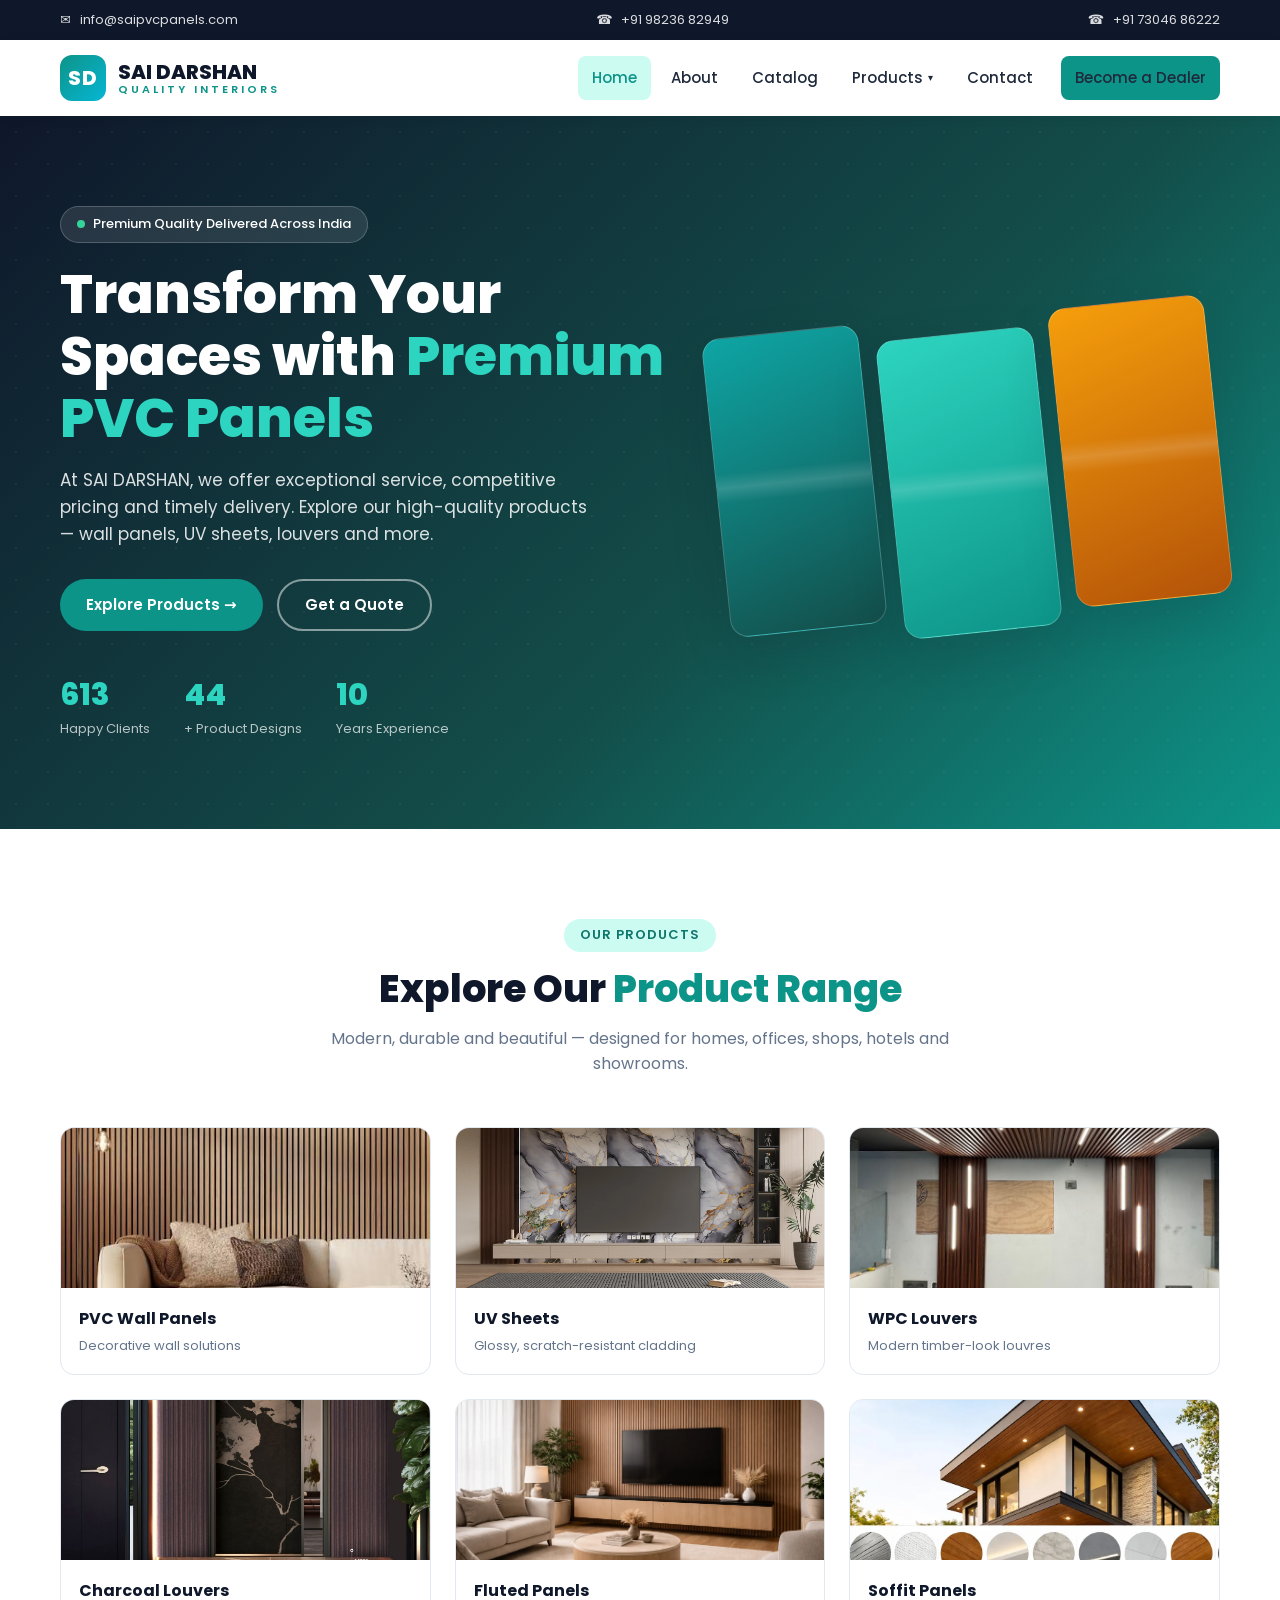
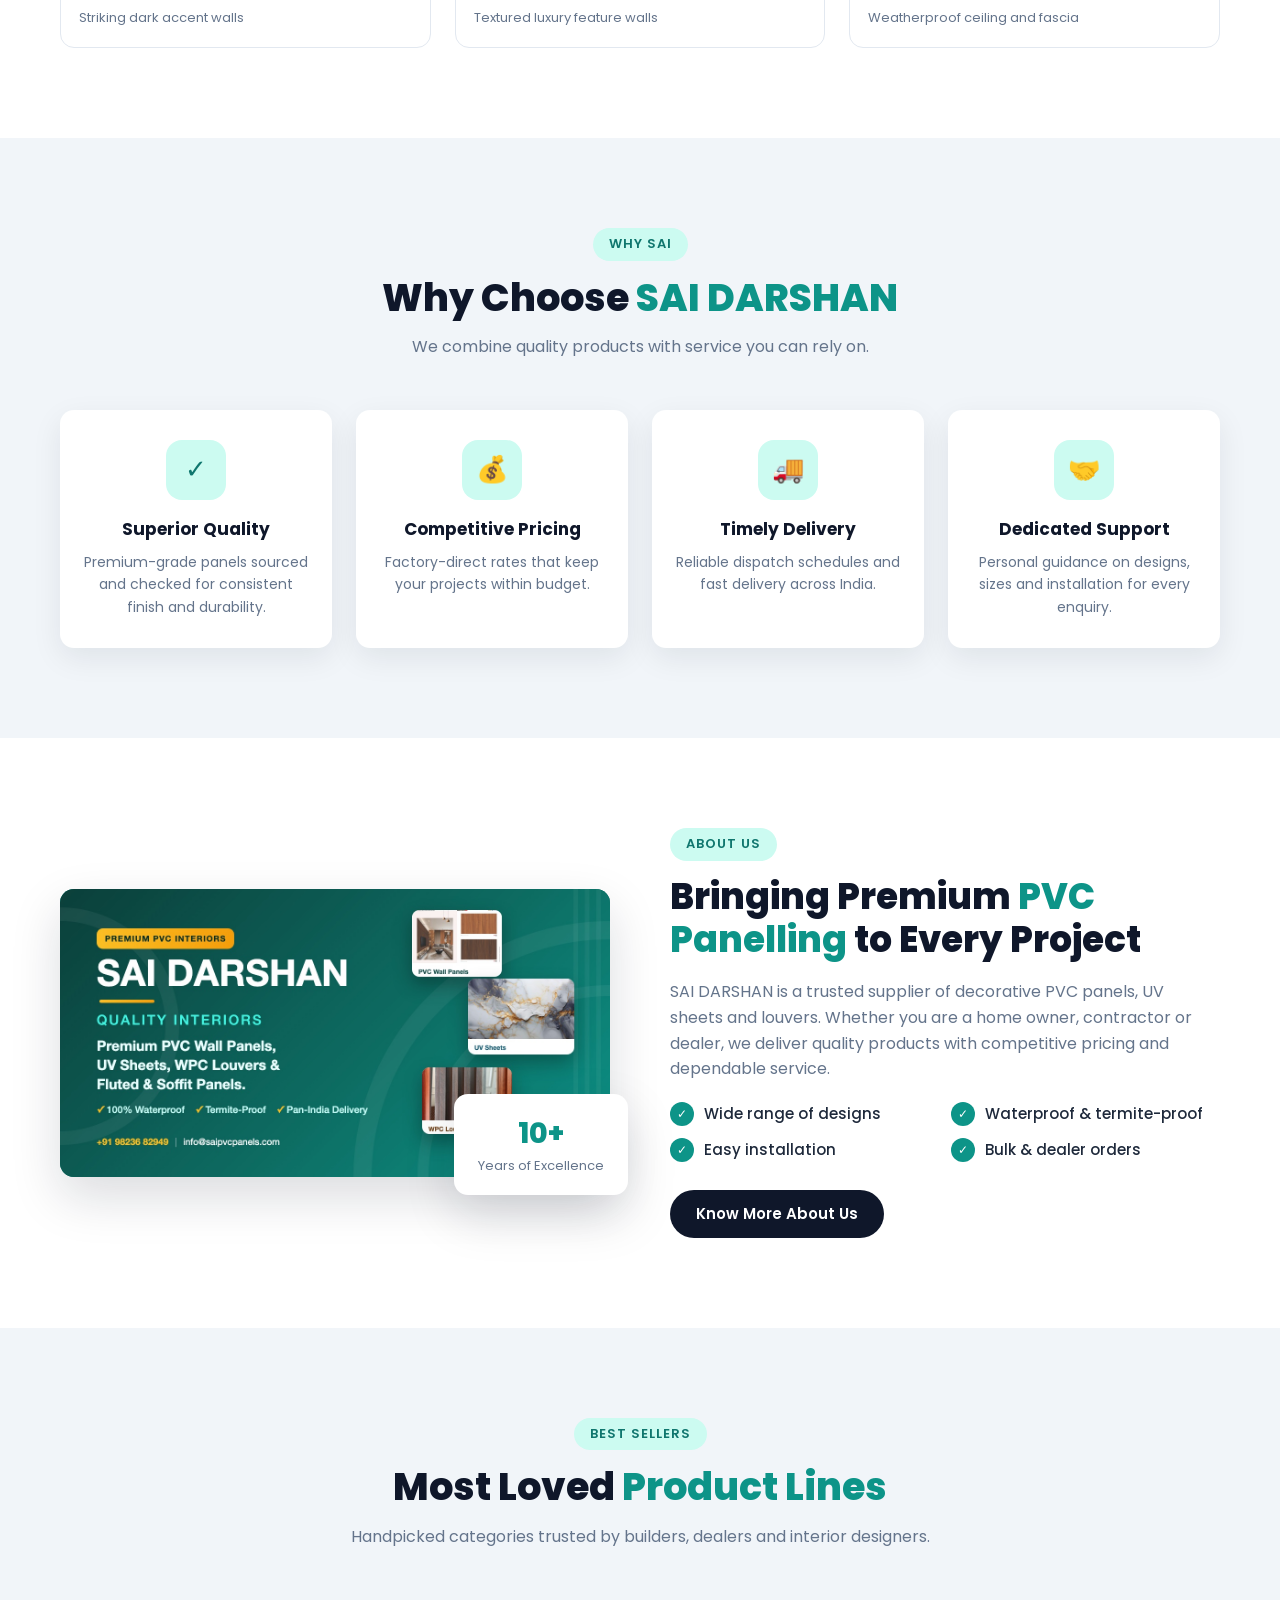
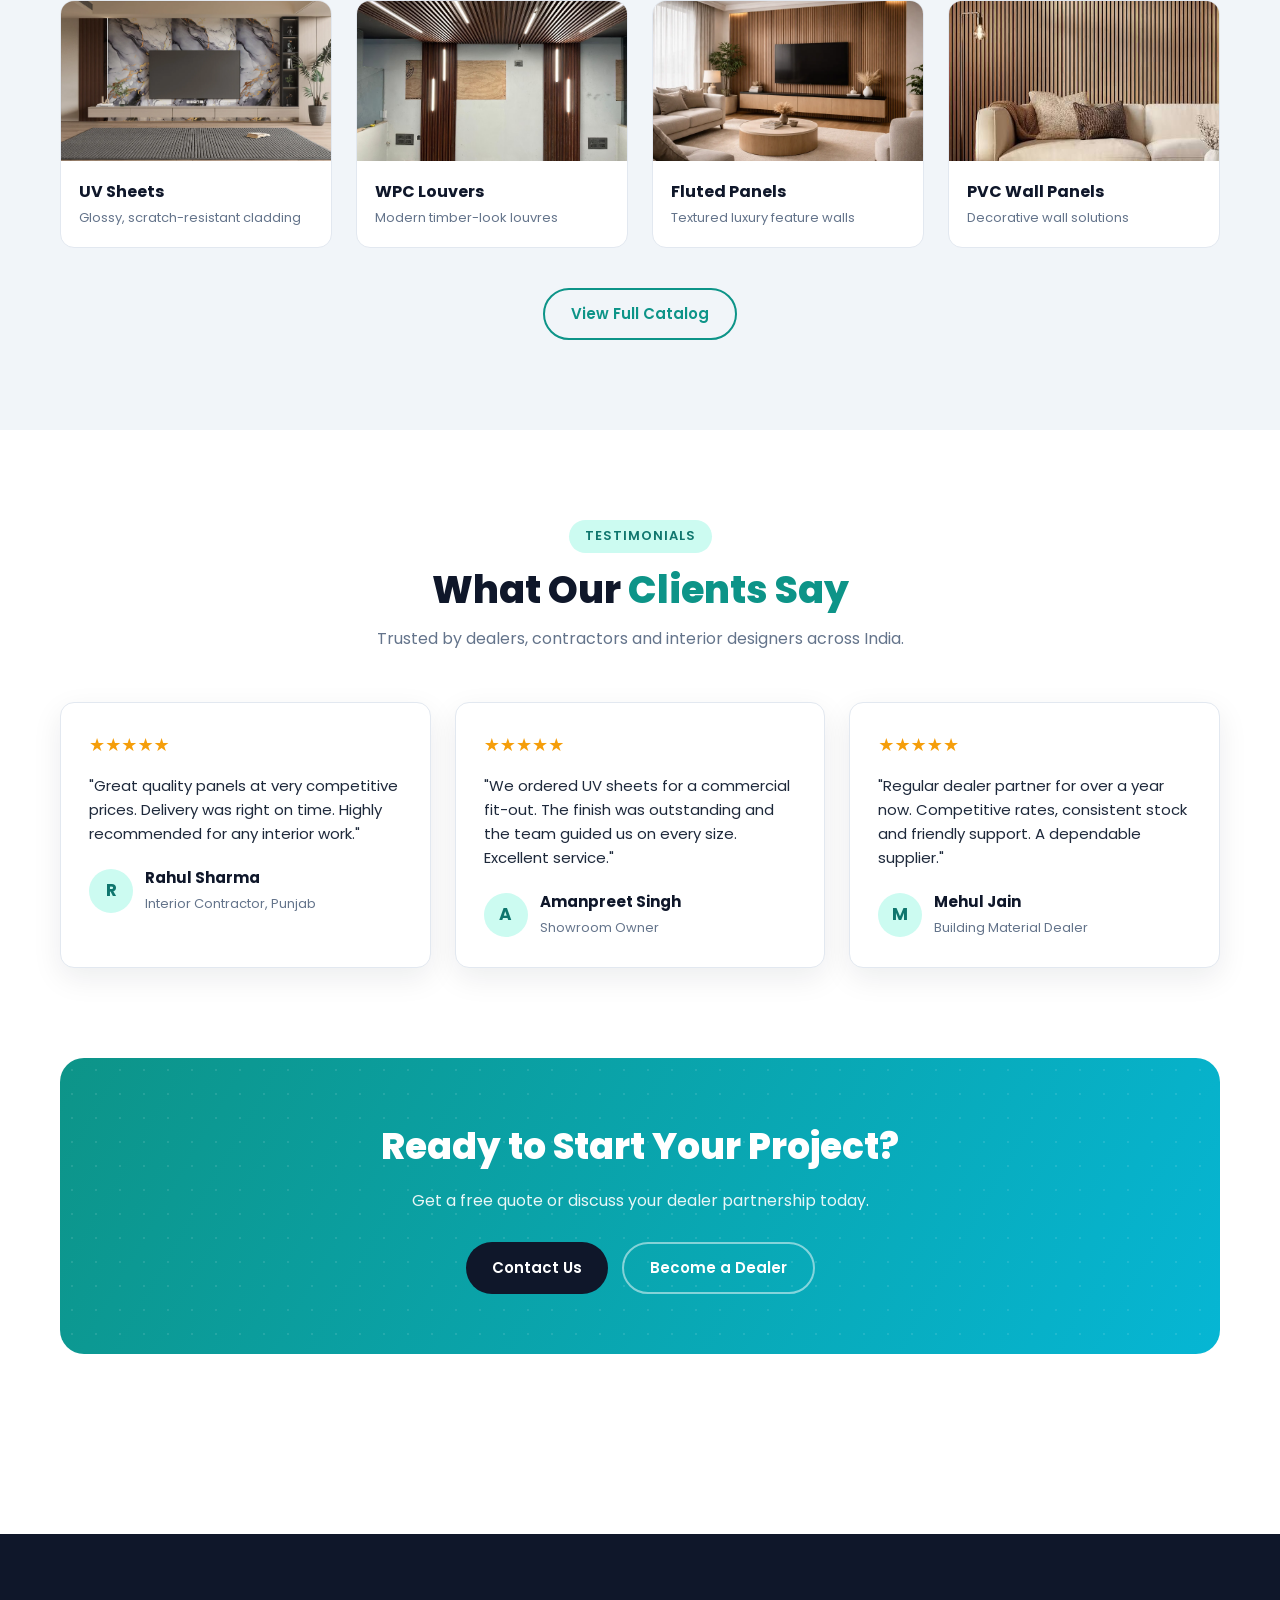
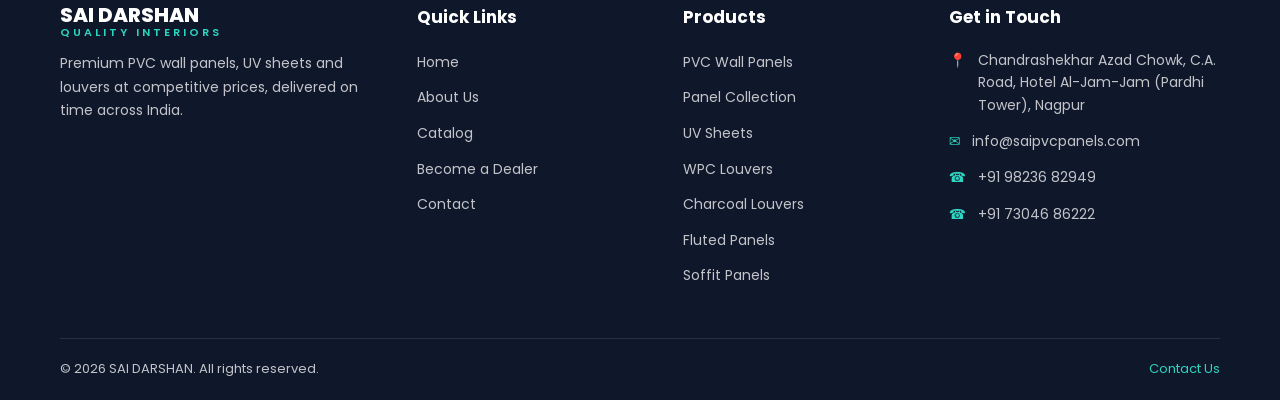
==== commit 5c5b1b9a: "Media query added" ====
--- a/index.html
+++ b/index.html
@@ -114,67 +114,29 @@
       </div>
 
       <div class="category-grid">
-        <a href="products/pvc-collection.html" class="category-card">
-          <div class="category-thumb" style="overflow:hidden;"><img src="assets/img/advance/image.png" alt="PVC Wall Panels collection" style="width:100%; height:100%; object-fit:cover;" /></div>
-          <div class="category-body">
-            <h3>PVC Wall Panels</h3>
-            <p>Waterproof, easy-to-install wall panels available in hundreds of designs and colours.</p>
-            <span class="category-link">View Collection &rarr;</span>
-          </div>
-        </a>
-        <a href="products/uv-sheets.html" class="category-card">
-          <div class="category-thumb th-2">
-            <img src="assets/img/panels/uv/image.png" alt="UV Sheets collection" style="width:100%; height:100%; object-fit:cover;">
-          </div>
-          <div class="category-body">
-            <h3>UV Sheets</h3>
-            <p>Scratch-resistant and UV-stable decorative sheets for wall cladding and false ceilings.</p>
-            <span class="category-link">View Range &rarr;</span>
-          </div>
-        </a>
-        <a href="products/wpc-louvers.html" class="category-card">
-          <div class="category-thumb th-3">
-            <img src="assets/img/panels/wpc/image.png" alt="WPC Louvers collection" style="width:100%; height:100%; object-fit:cover;">
-
-          </div>
-          <div class="category-body">
-            <h3>WPC Louvers</h3>
-            <p>Wood-plastic composite louvers that bring a warm, contemporary timber look.</p>
-            <span class="category-link">View Range &rarr;</span>
-          </div>
-        </a>
-        <a href="products/charcoal-louvers.html" class="category-card">
-          <div class="category-thumb th-4">
-            <img src="assets/img/panels/charcoal/image.png" alt="Charcoal Louvers collection" style="width:100%; height:100%; object-fit:cover;">
-
-          </div>
-          <div class="category-body">
-            <h3>Charcoal Louvers</h3>
-            <p>Elegant dark charcoal louvers for striking accent walls and feature panels.</p>
-            <span class="category-link">View Range &rarr;</span>
-          </div>
-        </a>
-        <a href="products/fluted-panels.html" class="category-card">
-          <div class="category-thumb th-5">
-            <img src="assets/img/panels/fluted-pvc/image.png" alt="Fluted Panels collection" style="width:100%; height:100%; object-fit:cover;">
-
-          </div>
-          <div class="category-body">
-            <h3>Fluted Panels</h3>
-            <p>Ribbed, vertical-groove panels that add depth, texture and luxury to any room.</p>
-            <span class="category-link">View Range &rarr;</span>
-          </div>
-        </a>
-        <a href="products/soffit-panels.html" class="category-card">
-          <div class="category-thumb th-6">
-            <img src="assets/img/panels/soffit/image.png" alt="Soffit Panels collection" style="width:100%; height:100%; object-fit:cover;">
-
-          </div>
-          <div class="category-body">
-            <h3>Soffit Panels</h3>
-            <p>Durable ceiling and fascia panels built for weather resistance and clean finishes.</p>
-            <span class="category-link">View Range &rarr;</span>
-          </div>
+        <a href="products/pvc-collection.html" class="product-card">
+          <div class="thumb th-1" style="overflow:hidden;"><img src="assets/img/advance/image.png" alt="PVC Wall Panels collection" style="width:100%; height:100%; object-fit:cover;" /></div>
+          <div class="card-body"><h3>PVC Wall Panels</h3><p>Decorative wall solutions</p></div>
+        </a>
+        <a href="products/uv-sheets.html" class="product-card">
+          <div class="thumb th-2" style="overflow:hidden;"><img src="assets/img/panels/uv/image.png" alt="UV Sheets collection" style="width:100%; height:100%; object-fit:cover;" /></div>
+          <div class="card-body"><h3>UV Sheets</h3><p>Glossy, scratch-resistant cladding</p></div>
+        </a>
+        <a href="products/wpc-louvers.html" class="product-card">
+          <div class="thumb th-3" style="overflow:hidden;"><img src="assets/img/panels/wpc/image.png" alt="WPC Louvers collection" style="width:100%; height:100%; object-fit:cover;" /></div>
+          <div class="card-body"><h3>WPC Louvers</h3><p>Modern timber-look louvres</p></div>
+        </a>
+        <a href="products/charcoal-louvers.html" class="product-card">
+          <div class="thumb th-4" style="overflow:hidden;"><img src="assets/img/panels/charcoal/image.png" alt="Charcoal Louvers collection" style="width:100%; height:100%; object-fit:cover;" /></div>
+          <div class="card-body"><h3>Charcoal Louvers</h3><p>Striking dark accent walls</p></div>
+        </a>
+        <a href="products/fluted-panels.html" class="product-card">
+          <div class="thumb th-5" style="overflow:hidden;"><img src="assets/img/panels/fluted-pvc/image.png" alt="Fluted Panels collection" style="width:100%; height:100%; object-fit:cover;" /></div>
+          <div class="card-body"><h3>Fluted Panels</h3><p>Textured luxury feature walls</p></div>
+        </a>
+        <a href="products/soffit-panels.html" class="product-card">
+          <div class="thumb th-6" style="overflow:hidden;"><img src="assets/img/panels/soffit/image.png" alt="Soffit Panels collection" style="width:100%; height:100%; object-fit:cover;" /></div>
+          <div class="card-body"><h3>Soffit Panels</h3><p>Weatherproof ceiling and fascia</p></div>
         </a>
       </div>
     </div>
--- a/css/style.css
+++ b/css/style.css
@@ -1405,8 +1405,8 @@
     display: flex;
   }
   .nav-menu {
-    position: fixed;
-    top: 116px;
+    position: absolute;
+    top: 100%;
     left: 0;
     right: 0;
     flex-direction: column;
@@ -1446,6 +1446,16 @@
   }
 }
 
+@media (max-width: 768px) {
+  .product-grid {
+    grid-template-columns: repeat(2, 1fr);
+  }
+  .specsheet {
+    grid-template-columns: 1fr;
+    gap: 22px;
+  }
+}
+
 @media (max-width: 640px) {
   .section {
     padding: 60px 0;
@@ -1506,4 +1516,109 @@
     justify-content: center;
     text-align: center;
   }
+}
+
+@media (max-width: 480px) {
+  .container {
+    padding: 0 16px;
+  }
+  .section {
+    padding: 50px 0;
+  }
+  .section-head {
+    margin-bottom: 36px;
+  }
+  .page-banner {
+    padding: 50px 16px;
+  }
+  .page-banner h1 {
+    font-size: 28px;
+  }
+
+  .brand-logo {
+    width: 40px;
+    height: 40px;
+    font-size: 16px;
+    border-radius: 10px;
+  }
+  .brand-name {
+    font-size: 17px;
+  }
+
+  .topbar span:nth-child(1) {
+    display: none;
+  }
+
+  .category-thumb {
+    height: 170px;
+  }
+  .product-card .thumb {
+    height: 150px;
+  }
+
+  .panel-media {
+    height: 190px;
+  }
+  .panel-meta {
+    flex-direction: column;
+    align-items: stretch;
+    gap: 12px;
+    text-align: center;
+  }
+  .panel-meta .btn {
+    width: 100%;
+  }
+
+  .catalog-filters {
+    display: grid;
+    grid-template-columns: repeat(2, 1fr);
+    gap: 10px;
+  }
+  .filter-btn {
+    text-align: center;
+    padding: 12px 10px;
+  }
+
+  .hero-stats {
+    justify-content: center;
+    gap: 18px;
+  }
+  .hero-stats .stat h3 {
+    font-size: 24px;
+  }
+
+  .about-media .floating-card {
+    position: static;
+    margin-top: 14px;
+  }
+
+  .product-gallery .main-thumb {
+    height: 260px;
+  }
+
+  .cta-band {
+    padding: 36px 20px;
+  }
+  .cta-band h2 {
+    font-size: 26px;
+  }
+
+  .product-cta .btn,
+  .hero-cta .btn,
+  .collection-note .btn,
+  .dealer-form-wrap .btn {
+    width: 100%;
+    justify-content: center;
+  }
+
+  .specsheet {
+    padding: 22px 16px;
+  }
+
+  .footer-grid {
+    gap: 28px;
+  }
+  .footer-bottom {
+    gap: 8px;
+  }
 }
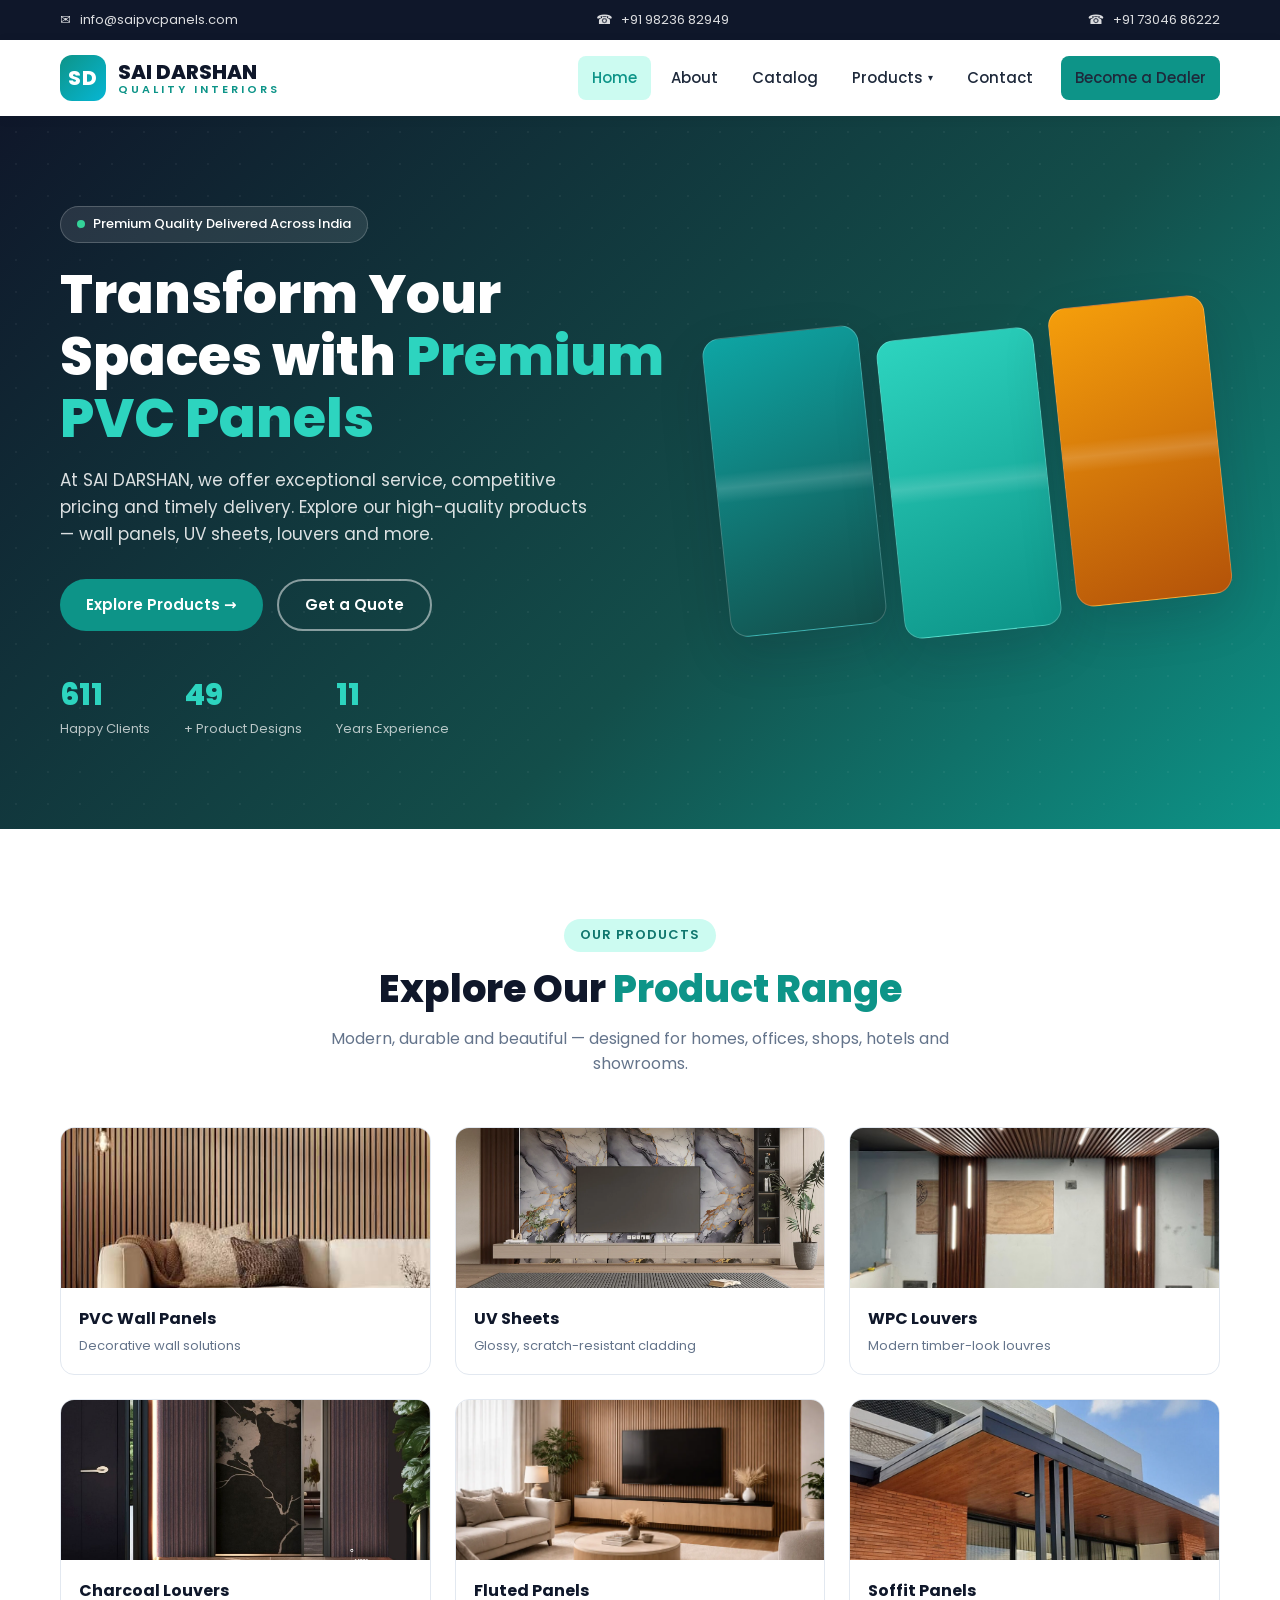
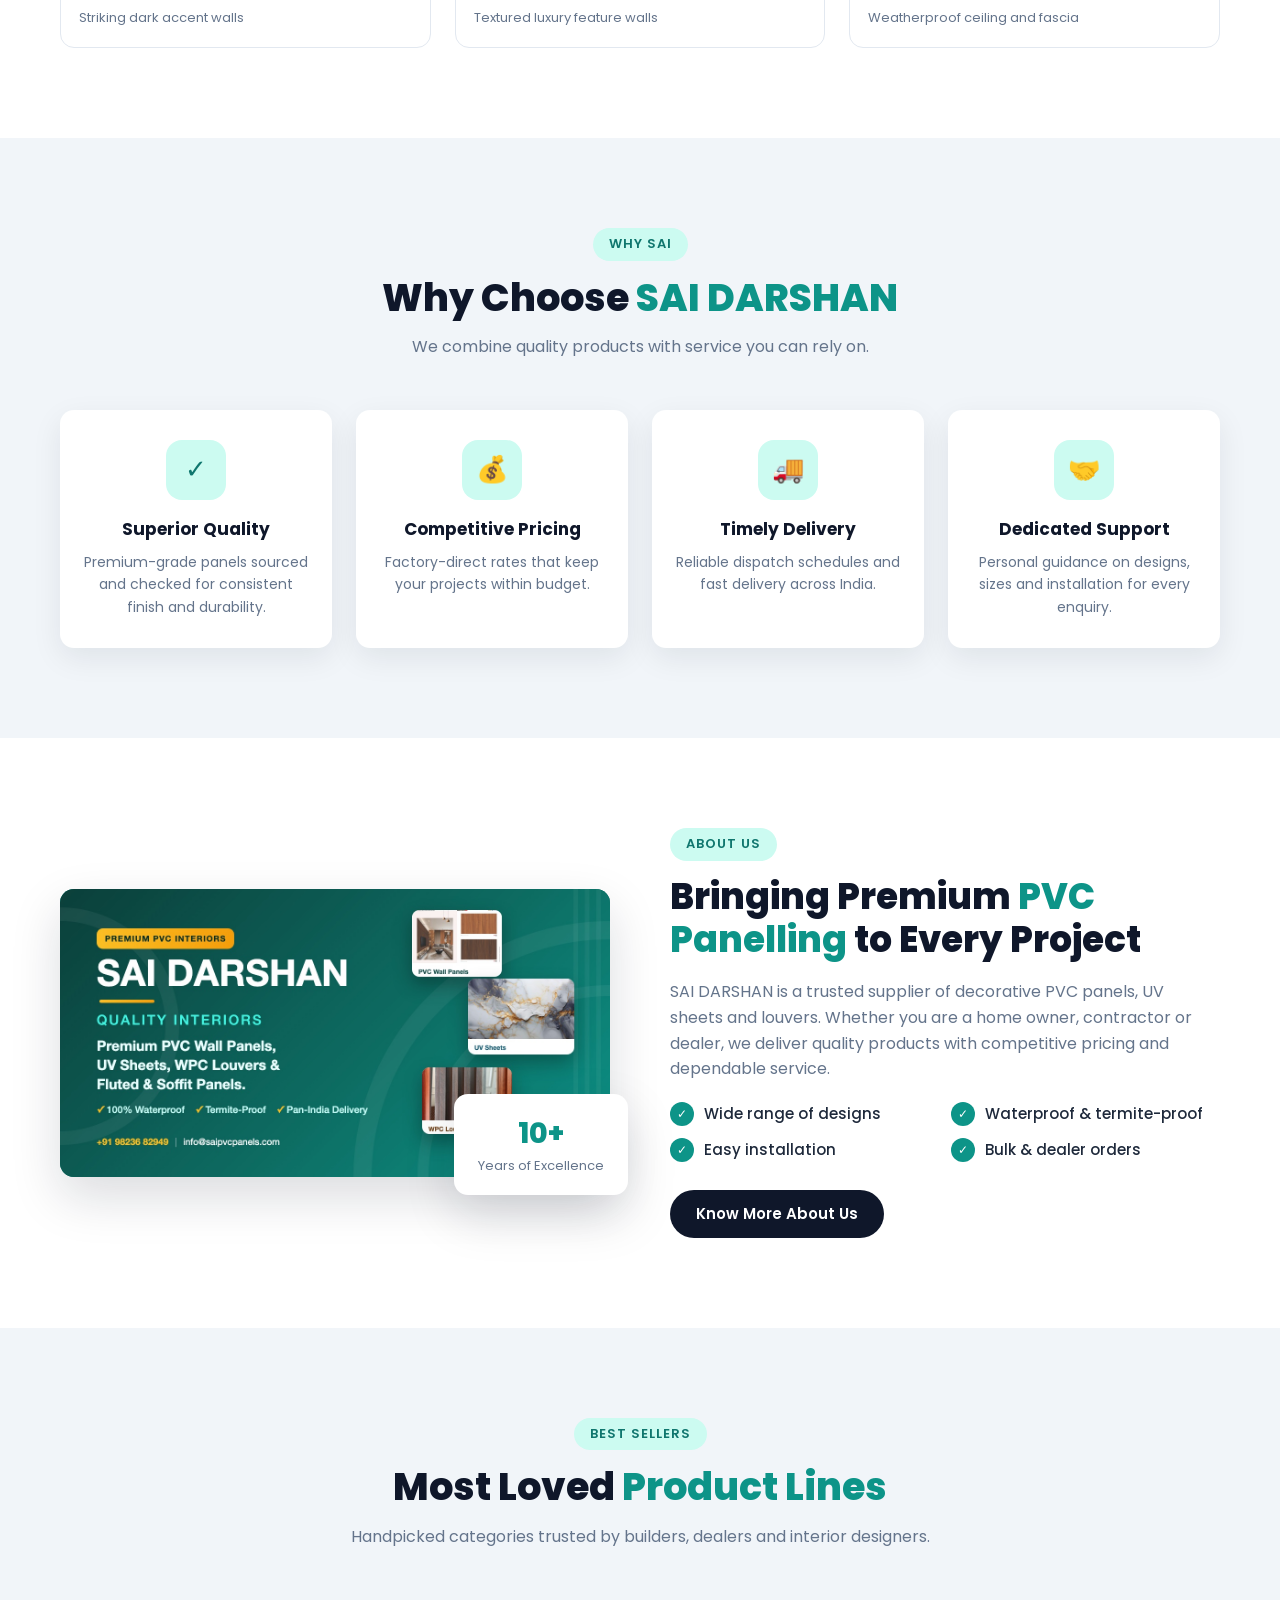
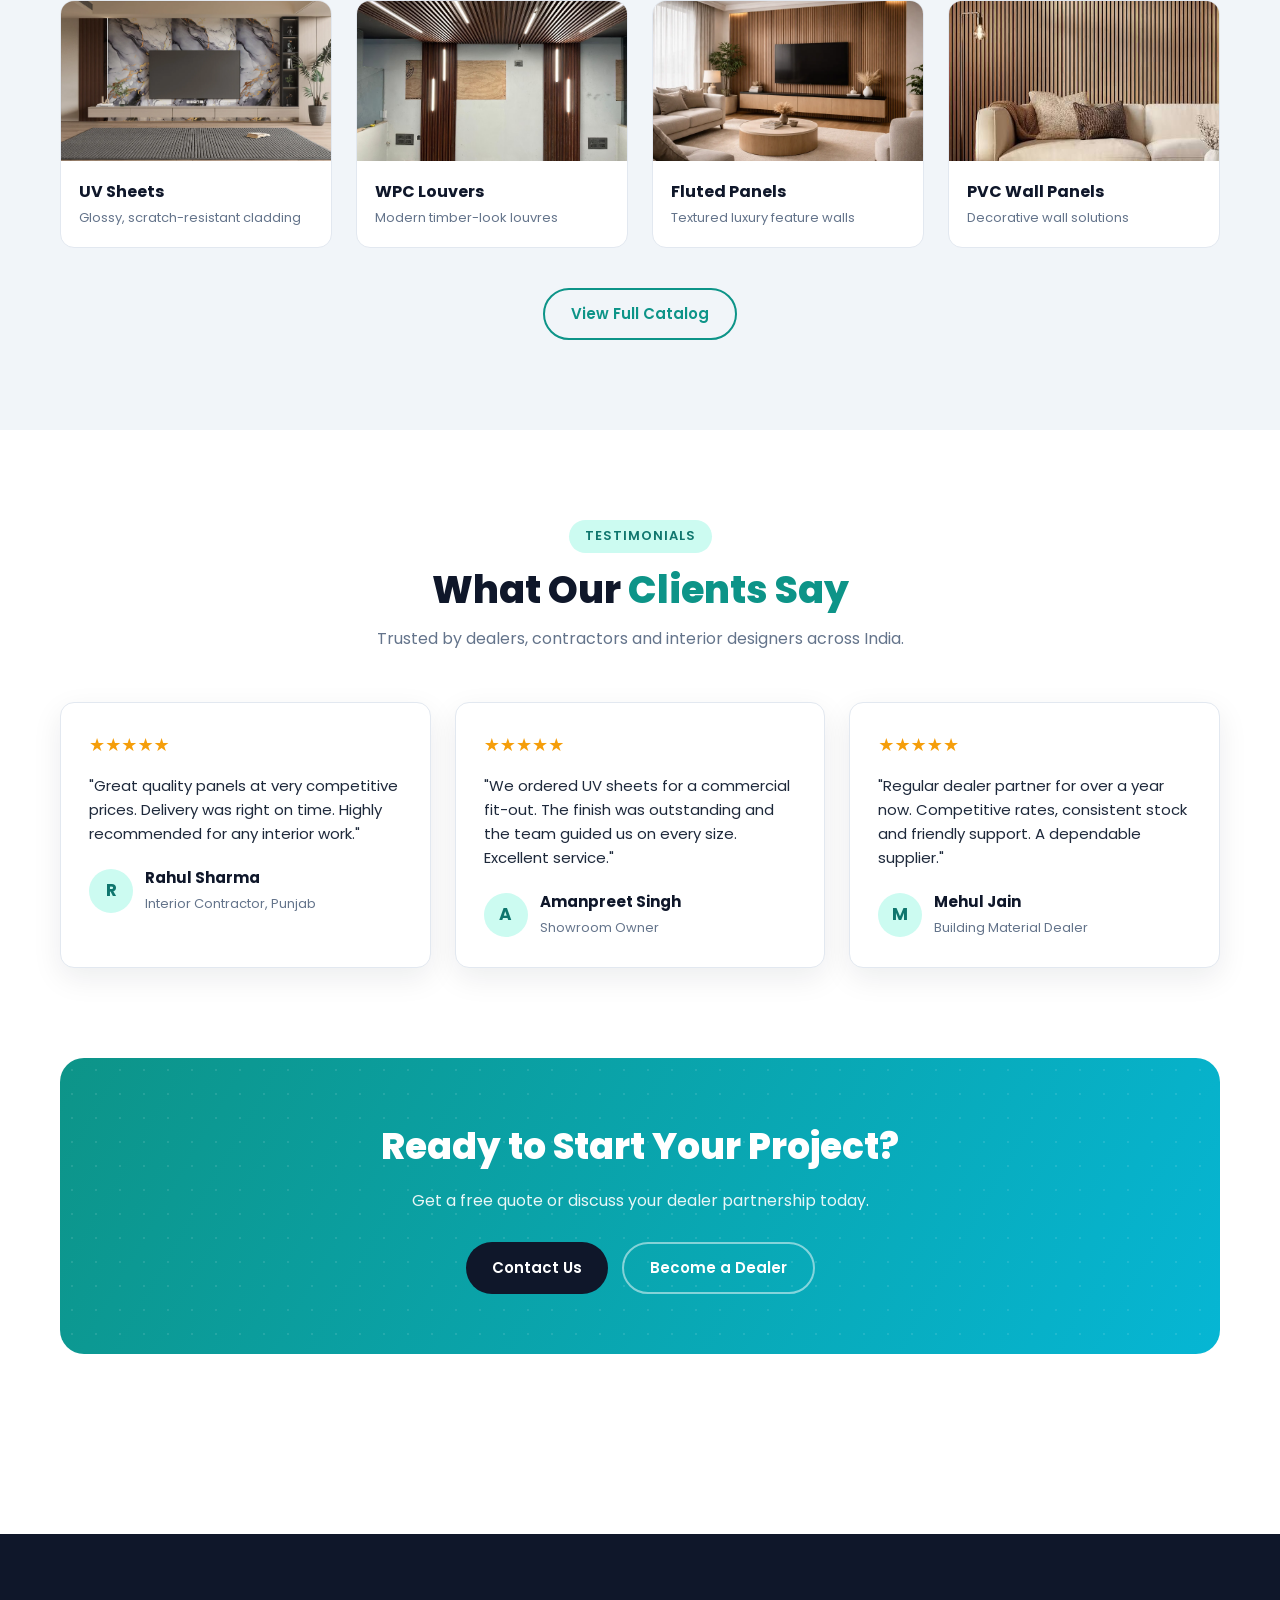
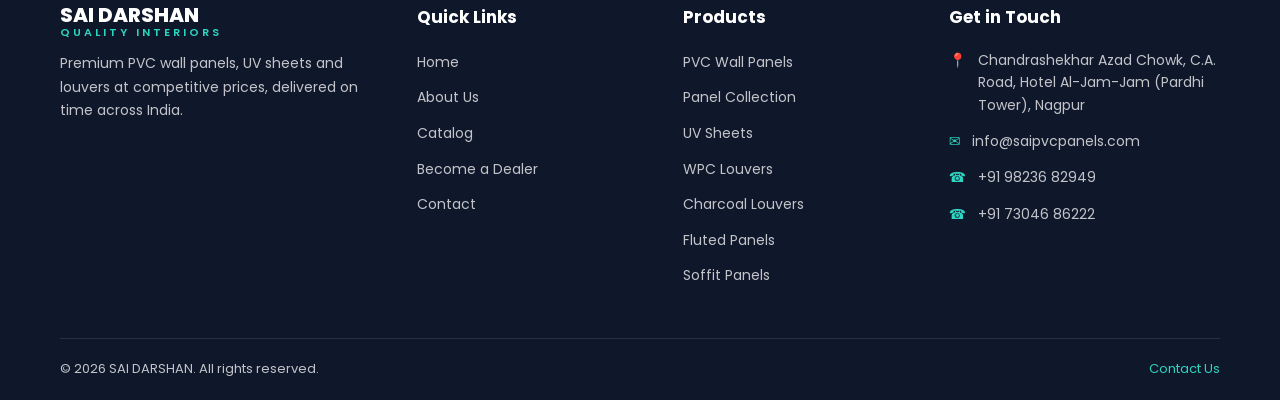
==== commit fa13001f: "pvc fluted uv wps done" ====
--- a/index.html
+++ b/index.html
@@ -115,7 +115,7 @@
 
       <div class="category-grid">
         <a href="products/pvc-collection.html" class="product-card">
-          <div class="thumb th-1" style="overflow:hidden;"><img src="assets/img/advance/image.png" alt="PVC Wall Panels collection" style="width:100%; height:100%; object-fit:cover;" /></div>
+          <div class="thumb th-1" style="overflow:hidden;"><img src="../assets/img/panels/pvc/image.png" alt="PVC Wall Panels collection" style="width:100%; height:100%; object-fit:cover;" /></div>
           <div class="card-body"><h3>PVC Wall Panels</h3><p>Decorative wall solutions</p></div>
         </a>
         <a href="products/uv-sheets.html" class="product-card">
@@ -131,7 +131,7 @@
           <div class="card-body"><h3>Charcoal Louvers</h3><p>Striking dark accent walls</p></div>
         </a>
         <a href="products/fluted-panels.html" class="product-card">
-          <div class="thumb th-5" style="overflow:hidden;"><img src="assets/img/panels/fluted-pvc/image.png" alt="Fluted Panels collection" style="width:100%; height:100%; object-fit:cover;" /></div>
+          <div class="thumb th-5" style="overflow:hidden;"><img src="assets/img/panels/fluted/image.png" alt="Fluted Panels collection" style="width:100%; height:100%; object-fit:cover;" /></div>
           <div class="card-body"><h3>Fluted Panels</h3><p>Textured luxury feature walls</p></div>
         </a>
         <a href="products/soffit-panels.html" class="product-card">
@@ -225,12 +225,12 @@
         </a>
         <a href="products/fluted-panels.html" class="product-card">
           <div class="thumb th-5" style="overflow:hidden;">
-            <img src="assets/img/panels/fluted-pvc/image.png" alt="Fluted Panels collection" style="width:100%; height:100%; object-fit:cover;">
+            <img src="assets/img/panels/fluted/image.png" alt="Fluted Panels collection" style="width:100%; height:100%; object-fit:cover;">
         </div>
           <div class="card-body"><h3>Fluted Panels</h3><p>Textured luxury feature walls</p></div>
         </a>
         <a href="products/pvc-wall-panels.html" class="product-card">
-          <div class="thumb th-1" style="overflow:hidden;"><img src="assets/img/advance/image.png" alt="PVC Wall Panels" style="width:100%; height:100%; object-fit:cover;" /></div>
+          <div class="thumb th-1" style="overflow:hidden;"><img src="assets/img/panels/pvc/image.png" alt="PVC Wall Panels" style="width:100%; height:100%; object-fit:cover;" /></div>
           <div class="card-body"><h3>PVC Wall Panels</h3><p>Decorative wall solutions</p></div>
         </a>
       </div>
--- a/css/style.css
+++ b/css/style.css
@@ -931,8 +931,8 @@
 /* ---------- Panel collection cards ---------- */
 .panel-grid {
   display: grid;
-  grid-template-columns: repeat(3, 1fr);
-  gap: 26px;
+  grid-template-columns: repeat(2, 1fr);
+  gap: 30px;
 }
 .panel-card {
   background: var(--white);
@@ -950,7 +950,7 @@
 }
 .panel-media {
   position: relative;
-  height: 220px;
+  height: 380px;
   overflow: hidden;
 }
 .panel-media img {
@@ -1409,20 +1409,30 @@
     top: 100%;
     left: 0;
     right: 0;
+    display: none;
     flex-direction: column;
     align-items: stretch;
     background: var(--white);
     box-shadow: var(--shadow-lg);
     padding: 20px;
     gap: 4px;
-    max-height: 0;
-    overflow: hidden;
-    transition: max-height 0.35s ease;
     border-bottom: 1px solid #e2e8f0;
+    max-height: calc(100vh - 76px);
+    overflow-y: auto;
   }
   .nav-menu.open {
-    max-height: 100vh;
-    overflow-y: auto;
+    display: flex;
+    animation: menuIn 0.25s ease;
+  }
+  @keyframes menuIn {
+    from {
+      opacity: 0;
+      transform: translateY(-10px);
+    }
+    to {
+      opacity: 1;
+      transform: translateY(0);
+    }
   }
   .dropdown {
     position: static;
@@ -1557,7 +1567,10 @@
   }
 
   .panel-media {
-    height: 190px;
+    height: 260px;
+  }
+  .panel-grid {
+    grid-template-columns: 1fr;
   }
   .panel-meta {
     flex-direction: column;
